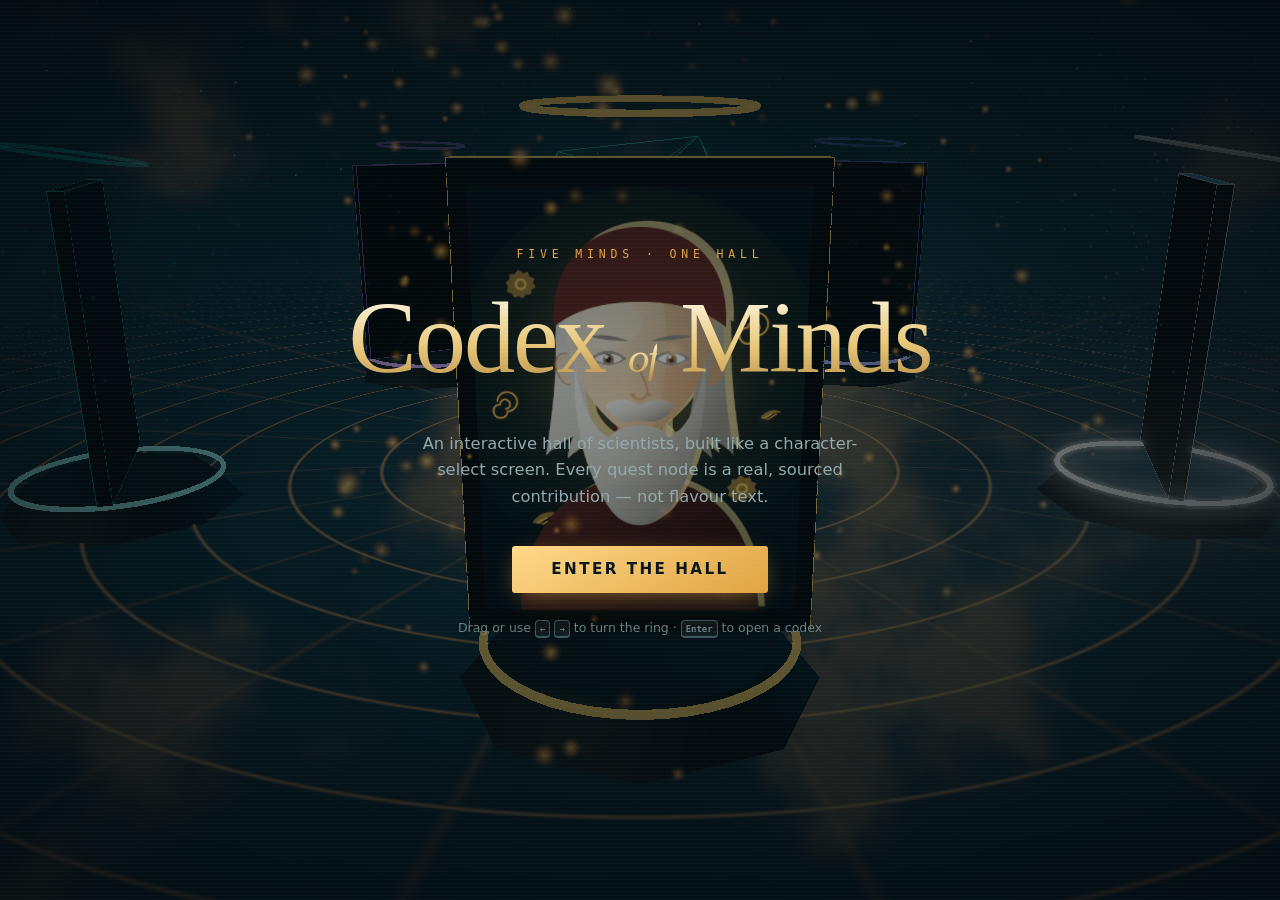
==== index.html @ a4464316 "Add Codex of Minds — a 3D RPG-styled hall of five scientists An interactive character-select hall co" ====
<!doctype html>
<html lang="en">
<head>
<meta charset="utf-8">
<meta name="viewport" content="width=device-width, initial-scale=1, viewport-fit=cover">
<title>Codex of Minds — an RPG of scientists and what they actually did</title>
<meta name="description" content="A 3D, RPG-styled codex of five scientists — Leonardo da Vinci, Richard Feynman, Ibn al-Haytham, Emmy Noether and Chien-Shiung Wu — with their real, sourced contributions as a quest tree.">
<meta name="theme-color" content="#08161c">
<link rel="stylesheet" href="css/style.css">
<link rel="icon" href="data:image/svg+xml,%3Csvg xmlns='http://www.w3.org/2000/svg' viewBox='0 0 32 32'%3E%3Crect width='32' height='32' rx='7' fill='%230b1c22'/%3E%3Cpath d='M16 5l9 5.5v11L16 27l-9-5.5v-11z' fill='none' stroke='%23e0a341' stroke-width='2'/%3E%3Ccircle cx='16' cy='16' r='3.4' fill='%234fd1c5'/%3E%3C/svg%3E">
</head>
<body>

<canvas id="stage" aria-hidden="true"></canvas>

<!-- ── boot ─────────────────────────────────────────────────────────── -->
<section id="boot" class="screen">
  <div class="boot-inner">
    <p class="boot-kicker">Five minds · one hall</p>
    <h1 class="boot-title"><span>Codex</span><em>of</em><span>Minds</span></h1>
    <p class="boot-sub">
      An interactive hall of scientists, built like a character-select screen.
      Every quest node is a real, sourced contribution — not flavour text.
    </p>
    <button id="start" class="btn big">
      <span class="btn-glow"></span>Enter the Hall
    </button>
    <p class="boot-hint">Drag or use <kbd>←</kbd> <kbd>→</kbd> to turn the ring · <kbd>Enter</kbd> to open a codex</p>
  </div>
  <div class="boot-scan" aria-hidden="true"></div>
</section>

<!-- ── hall overlay ─────────────────────────────────────────────────── -->
<section id="hall" class="screen" hidden>
  <header class="hall-top">
    <p class="brand">Codex&nbsp;of&nbsp;Minds</p>
    <p class="completion" data-completion></p>
  </header>

  <button class="arrow left" data-nav="-1" aria-label="Previous">‹</button>
  <button class="arrow right" data-nav="1" aria-label="Next">›</button>

  <div class="hall-bottom">
    <div class="nameplate">
      <span class="rarity" data-rar></span>
      <h2 data-name></h2>
      <p class="np-title" data-title></p>
      <p class="np-life" data-life></p>
      <p class="np-tag" data-tag></p>
      <button class="btn" data-open>Open Codex <kbd>↵</kbd></button>
    </div>
    <nav class="dots" data-dots aria-label="Choose a scientist"></nav>
  </div>
</section>

<!-- ── character sheet ──────────────────────────────────────────────── -->
<main id="sheet" class="sheet" hidden></main>

<!-- ── persistent controls ──────────────────────────────────────────── -->
<div class="hud" hidden>
  <button id="mute" class="icon-btn" aria-pressed="false" title="Sound">
    <span class="on">♪</span><span class="off">✕</span>
  </button>
  <button id="about-btn" class="icon-btn" title="About this build">?</button>
</div>

<dialog id="about">
  <h3>About this build</h3>
  <p>
    Five scientists: two you have heard of and three who are routinely left out of the story.
    Each quest node is a documented contribution with a date, and each character sheet ends
    with the sources it was written from.
  </p>
  <p>
    The portraits are not photographs and not AI generations — they are drawn in code from a
    single shared rig, so the five read as one set. Nobody knows what Ibn al-Haytham looked
    like; that one is an acknowledged invention.
  </p>
  <p>
    The stat lines are an editorial flourish. Everything else is meant to survive checking.
  </p>
  <p class="tech">Three.js · generated SVG · Web Audio · no external requests.</p>
  <button class="btn" data-close>Close</button>
</dialog>

<noscript>
  <div class="noscript">This codex is an interactive 3D scene and needs JavaScript enabled.</div>
</noscript>

<script type="module" src="js/main.js"></script>
</body>
</html>
---- css/style.css ----
/* ═══════════════════════════════════════════════════════════════════════
   CODEX OF MINDS
   ═══════════════════════════════════════════════════════════════════════ */

:root {
  --ink:        #061117;
  --ink-2:      #0b1c22;
  --panel:      rgba(13, 33, 41, 0.78);
  --panel-2:    rgba(9, 24, 30, 0.9);
  --line:       rgba(154, 214, 224, 0.16);
  --line-2:     rgba(154, 214, 224, 0.32);
  --text:       #dfe9ea;
  --text-dim:   #93a9ad;
  --text-faint: #6a8085;
  --parchment:  #e8c87a;
  --accent:     #e0a341;
  --accent2:    #ffd98a;

  --sans: "Inter", "Segoe UI", system-ui, -apple-system, "Helvetica Neue", sans-serif;
  --serif: "Iowan Old Style", "Palatino Linotype", Palatino, "Book Antiqua", Georgia, serif;
  --mono: ui-monospace, "SF Mono", "JetBrains Mono", Menlo, Consolas, monospace;

  --ease: cubic-bezier(.22, 1, .36, 1);
  --ease-io: cubic-bezier(.65, 0, .35, 1);
}

* { box-sizing: border-box; }
html, body { height: 100%; }
body {
  margin: 0;
  background: var(--ink);
  color: var(--text);
  font-family: var(--sans);
  font-size: 16px;
  line-height: 1.62;
  -webkit-font-smoothing: antialiased;
  overflow: hidden;
}
body:has(#sheet:not([hidden])) { overflow: auto; }

h1, h2, h3, h4 { margin: 0; line-height: 1.16; font-weight: 600; }
p { margin: 0 0 1em; }
a { color: var(--accent2); text-underline-offset: 3px; }
kbd {
  font: 600 .72em/1 var(--mono);
  padding: .28em .45em;
  border: 1px solid var(--line-2);
  border-bottom-width: 2px;
  border-radius: 4px;
  background: rgba(255, 255, 255, .05);
  vertical-align: .08em;
}
::selection { background: var(--accent); color: #08161c; }

#stage {
  position: fixed;
  inset: 0;
  width: 100%;
  height: 100%;
  display: block;
  touch-action: none;
}
.nowebgl #stage { background: radial-gradient(120% 90% at 50% 20%, #123 0%, #061117 70%); }

.screen {
  position: fixed;
  inset: 0;
  display: grid;
  pointer-events: none;
  z-index: 2;
}
.screen > * { pointer-events: auto; }

/* `hidden` must win over the layout `display` values set below it. */
[hidden] { display: none !important; }

/* ── buttons ─────────────────────────────────────────────────────────── */

.btn {
  position: relative;
  display: inline-flex;
  align-items: center;
  gap: .6em;
  padding: .78em 1.5em;
  font: 600 .84rem/1 var(--sans);
  letter-spacing: .1em;
  text-transform: uppercase;
  color: #08161c;
  background: linear-gradient(150deg, var(--accent2), var(--accent));
  border: 0;
  border-radius: 3px;
  cursor: pointer;
  overflow: hidden;
  transition: transform .3s var(--ease), box-shadow .3s var(--ease), filter .3s;
  box-shadow: 0 6px 26px -8px color-mix(in srgb, var(--accent) 70%, transparent);
}
.btn:hover { transform: translateY(-2px); box-shadow: 0 12px 34px -8px color-mix(in srgb, var(--accent) 85%, transparent); filter: brightness(1.06); }
.btn:active { transform: translateY(0) scale(.985); }
.btn:focus-visible { outline: 2px solid var(--accent2); outline-offset: 3px; }
.btn kbd { border-color: rgba(0, 0, 0, .3); background: rgba(0, 0, 0, .12); color: inherit; }

.btn.ghost {
  background: transparent;
  color: var(--text-dim);
  border: 1px solid var(--line-2);
  box-shadow: none;
  font-size: .74rem;
}
.btn.ghost:hover { color: var(--accent2); border-color: var(--accent); filter: none; }

.btn.big { padding: 1.05em 2.6em; font-size: .95rem; letter-spacing: .16em; }
.btn-glow {
  position: absolute; inset: 0;
  background: linear-gradient(105deg, transparent 30%, rgba(255, 255, 255, .55) 50%, transparent 70%);
  transform: translateX(-120%);
  animation: sheen 3.6s var(--ease-io) infinite;
}
@keyframes sheen { 0%, 62% { transform: translateX(-120%); } 100% { transform: translateX(120%); } }

.icon-btn {
  width: 38px; height: 38px;
  display: grid; place-items: center;
  border: 1px solid var(--line-2);
  border-radius: 50%;
  background: rgba(6, 17, 23, .72);
  backdrop-filter: blur(8px);
  color: var(--text-dim);
  font-size: 1rem;
  cursor: pointer;
  transition: color .25s, border-color .25s, transform .25s var(--ease);
}
.icon-btn:hover { color: var(--accent2); border-color: var(--accent); transform: scale(1.08); }
#mute .off { display: none; }
#mute.muted .on { display: none; }
#mute.muted .off { display: inline; }

.hud {
  position: fixed;
  top: max(14px, env(safe-area-inset-top));
  right: 14px;
  display: flex;
  gap: 8px;
  z-index: 40;
}

/* ── boot ────────────────────────────────────────────────────────────── */

#boot {
  place-items: center;
  background: radial-gradient(120% 100% at 50% 45%, rgba(8, 22, 28, .35) 0%, rgba(4, 10, 14, .93) 72%);
  transition: opacity .8s var(--ease), transform .8s var(--ease);
}
#boot.out { opacity: 0; transform: scale(1.12); pointer-events: none; }

.boot-inner { text-align: center; padding: 24px; max-width: 700px; }
.boot-kicker {
  font: 500 .72rem/1 var(--mono);
  letter-spacing: .42em;
  text-transform: uppercase;
  color: var(--accent);
  opacity: 0;
  animation: fade-up .9s var(--ease) .15s forwards;
}
.boot-title {
  font-family: var(--serif);
  font-size: clamp(2.9rem, 11vw, 6.4rem);
  font-weight: 400;
  letter-spacing: -.02em;
  margin: .18em 0 .32em;
  display: flex; flex-wrap: wrap; justify-content: center; align-items: baseline; gap: .22em;
}
.boot-title span, .boot-title em {
  display: inline-block;
  opacity: 0;
  animation: title-in 1.1s var(--ease) forwards;
  background: linear-gradient(178deg, #fff8e8 10%, var(--parchment) 55%, #a97c3a 100%);
  -webkit-background-clip: text; background-clip: text;
  color: transparent;
}
.boot-title span:nth-child(1) { animation-delay: .3s; }
.boot-title em { animation-delay: .45s; font-size: .42em; font-style: italic; opacity: 0; color: transparent; }
.boot-title span:nth-child(3) { animation-delay: .6s; }
@keyframes title-in {
  from { opacity: 0; transform: translateY(26px) rotateX(-40deg); filter: blur(9px); }
  to   { opacity: 1; transform: none; filter: blur(0); }
}
.boot-sub {
  color: var(--text-dim);
  max-width: 46ch; margin: 0 auto 2.2em;
  font-size: 1.02rem;
  opacity: 0;
  animation: fade-up .9s var(--ease) .8s forwards;
}
#start { opacity: 0; animation: fade-up .9s var(--ease) 1s forwards; }
.boot-hint {
  margin-top: 2em;
  font-size: .78rem;
  color: var(--text-faint);
  opacity: 0;
  animation: fade-up .9s var(--ease) 1.25s forwards;
}
.fallback {
  margin-top: 2em; padding: 1em 1.2em;
  border: 1px solid var(--line-2); border-radius: 4px;
  color: var(--text-dim); font-size: .88rem;
  background: rgba(0, 0, 0, .3);
}
@keyframes fade-up { from { opacity: 0; transform: translateY(16px); } to { opacity: 1; transform: none; } }

.boot-scan {
  position: absolute; inset: 0;
  pointer-events: none;
  background: repeating-linear-gradient(180deg, transparent 0 3px, rgba(120, 200, 220, .028) 3px 4px);
  mix-blend-mode: screen;
}

/* ── hall overlay ────────────────────────────────────────────────────── */

#hall {
  grid-template-rows: auto 1fr auto;
  opacity: 0;
  transition: opacity .5s var(--ease);
}
#hall.in { opacity: 1; }

.hall-top {
  grid-row: 1;
  display: flex; justify-content: space-between; align-items: flex-start;
  padding: max(16px, env(safe-area-inset-top)) 16px 0 20px;
  padding-right: 108px;
}
.brand {
  font: 600 .74rem/1 var(--mono);
  letter-spacing: .34em; text-transform: uppercase;
  color: var(--text-faint); margin: 10px 0 0;
}
.completion {
  margin: 10px 0 0;
  font: 500 .74rem/1.5 var(--mono);
  letter-spacing: .1em;
  color: var(--text-faint);
  text-align: right;
}
.completion strong { color: var(--accent); }
.completion span { display: block; opacity: .7; font-size: .92em; }

.arrow {
  position: fixed;
  top: 50%; transform: translateY(-50%);
  width: 54px; height: 54px;
  display: grid; place-items: center;
  font-size: 2rem; line-height: 0;
  color: var(--text-dim);
  background: rgba(6, 17, 23, .5);
  border: 1px solid var(--line);
  border-radius: 50%;
  backdrop-filter: blur(10px);
  cursor: pointer;
  transition: all .3s var(--ease);
  z-index: 5;
}
.arrow.left { left: 18px; }
.arrow.right { right: 18px; }
.arrow:hover {
  color: var(--accent2);
  border-color: var(--accent);
  background: rgba(6, 17, 23, .8);
  box-shadow: 0 0 26px -6px var(--accent);
}
.arrow.left:hover { transform: translateY(-50%) translateX(-4px); }
.arrow.right:hover { transform: translateY(-50%) translateX(4px); }

.hall-bottom {
  grid-row: 3;
  display: flex; flex-direction: column; align-items: center; gap: 18px;
  padding: 0 20px max(22px, env(safe-area-inset-bottom));
}
.nameplate {
  position: relative;
  width: min(560px, 92vw);
  padding: 22px 26px 24px;
  text-align: center;
  background: linear-gradient(180deg, rgba(11, 28, 34, .5), rgba(6, 17, 23, .88));
  border: 1px solid var(--line);
  border-top: 2px solid var(--accent);
  border-radius: 4px;
  backdrop-filter: blur(14px);
  box-shadow: 0 24px 60px -30px #000, 0 0 60px -34px var(--accent);
}
.nameplate.flip { animation: plate-in .55s var(--ease); }
@keyframes plate-in {
  from { opacity: .25; transform: translateY(10px) rotateX(-12deg); filter: blur(5px); }
  to   { opacity: 1; transform: none; filter: blur(0); }
}
.rarity {
  display: inline-block;
  font: 600 .62rem/1 var(--mono);
  letter-spacing: .28em; text-transform: uppercase;
  padding: .5em .8em;
  border: 1px solid var(--line-2);
  border-radius: 2px;
  color: var(--accent);
}
.rarity.underrated { color: #9fe8ff; border-color: rgba(159, 232, 255, .4); }
.nameplate h2 {
  font-family: var(--serif);
  font-size: clamp(1.7rem, 4.6vw, 2.5rem);
  font-weight: 400;
  margin: .38em 0 .1em;
  color: #fff6e4;
}
.np-title { color: var(--accent); font-family: var(--serif); font-style: italic; font-size: 1.05rem; margin: 0 0 .5em; }
.np-life { font: 500 .72rem/1 var(--mono); letter-spacing: .12em; color: var(--text-faint); margin: 0 0 1em; }
.np-tag { color: var(--text-dim); font-size: .93rem; margin: 0 auto 1.4em; max-width: 46ch; }

.dots { display: flex; gap: 10px; }
.dot {
  width: 34px; height: 34px;
  display: grid; place-items: center;
  background: none; border: 0; cursor: pointer; padding: 0;
}
.dot span {
  width: 9px; height: 9px;
  border-radius: 50%;
  background: var(--line-2);
  transition: all .35s var(--ease);
}
.dot:hover span { background: var(--text-dim); transform: scale(1.3); }
.dot.on span {
  background: var(--accent);
  width: 26px; border-radius: 5px;
  box-shadow: 0 0 14px var(--accent);
}

/* ── the sheet ───────────────────────────────────────────────────────── */

.sheet {
  position: relative;
  z-index: 10;
  min-height: 100%;
  /* A hint of the hall shows through at the very top; any more than this and
     the blurred shrine behind it fights the hero text. */
  background: linear-gradient(180deg, rgba(6, 17, 23, .93) 0%, #061117 14%, #061117 100%);
  opacity: 0;
  transform: translateY(28px);
  transition: opacity .5s var(--ease), transform .55s var(--ease);
}
.sheet.in { opacity: 1; transform: none; }
.sheet-inner { max-width: 1180px; margin: 0 auto; padding: 0 24px 100px; }

.back {
  position: sticky; top: 0; z-index: 12;
  display: inline-flex; align-items: center; gap: .6em;
  margin: 0 0 0 -14px; padding: 14px;
  background: rgba(6, 17, 23, .88);
  backdrop-filter: blur(10px);
  border: 0; border-radius: 0 0 4px 0; cursor: pointer;
  font: 600 .76rem/1 var(--sans);
  letter-spacing: .16em; text-transform: uppercase;
  color: var(--text-faint);
  transition: color .25s;
}
.back:hover { color: var(--accent2); }
.back span { font-size: 1.2em; transition: transform .3s var(--ease); display: inline-block; }
.back:hover span { transform: translateX(-5px); }

.rise { opacity: 0; transform: translateY(30px); animation: rise .8s var(--ease) var(--rd, 0ms) forwards; }
@keyframes rise { to { opacity: 1; transform: none; } }

/* hero */
.hero {
  display: grid;
  grid-template-columns: minmax(260px, 380px) 1fr;
  gap: clamp(28px, 5vw, 64px);
  align-items: center;
  padding: 12px 0 clamp(40px, 6vw, 76px);
}
.hero-art { position: relative; }
.art-frame {
  position: relative;
  border: 1px solid var(--line-2);
  border-radius: 4px;
  overflow: hidden;
  background: #0b1c22;
  box-shadow: 0 40px 90px -40px #000, 0 0 90px -40px var(--accent);
}
.art-frame::after {
  content: '';
  position: absolute; inset: 0;
  pointer-events: none;
  background:
    linear-gradient(180deg, transparent 62%, rgba(6, 17, 23, .82) 100%),
    repeating-linear-gradient(180deg, transparent 0 3px, rgba(0, 0, 0, .07) 3px 4px);
}
.art-frame::before {
  content: '';
  position: absolute; inset: 0; z-index: 2;
  pointer-events: none;
  border: 1px solid color-mix(in srgb, var(--accent) 42%, transparent);
  margin: 7px;
  border-radius: 2px;
}
.art-plaque {
  display: flex; justify-content: space-between; align-items: center;
  margin-top: 12px;
  font: 500 .7rem/1 var(--mono);
  letter-spacing: .2em;
  color: var(--text-faint);
}

.eyebrow {
  font: 600 .7rem/1 var(--mono);
  letter-spacing: .34em; text-transform: uppercase;
  color: var(--accent);
  margin: 0 0 .9em;
}
.hero-name {
  font-family: var(--serif);
  font-weight: 400;
  font-size: clamp(2.3rem, 6.2vw, 4.1rem);
  letter-spacing: -.02em;
  color: #fff8ea;
  margin-bottom: .1em;
}
.hero-title {
  font-family: var(--serif); font-style: italic;
  font-size: clamp(1.05rem, 2.2vw, 1.4rem);
  color: var(--accent);
  margin: 0 0 1.3em;
}
.vitals { display: flex; flex-wrap: wrap; gap: 8px 34px; margin: 0 0 1.5em; }
.vitals dt {
  font: 600 .62rem/1 var(--mono);
  letter-spacing: .22em; text-transform: uppercase;
  color: var(--text-faint); margin-bottom: .5em;
}
.vitals dd { margin: 0; font-size: .93rem; color: var(--text); }
.tagline {
  font-family: var(--serif);
  font-size: 1.16rem;
  color: var(--text-dim);
  border-left: 2px solid color-mix(in srgb, var(--accent) 55%, transparent);
  padding-left: 1.1em;
  margin-bottom: 1.9em;
  max-width: 56ch;
}

.xp { max-width: 480px; margin-bottom: 1.5em; }
.xp-top {
  display: flex; align-items: baseline; gap: 14px;
  font: 600 .72rem/1 var(--mono); letter-spacing: .16em; text-transform: uppercase;
  margin-bottom: .8em;
}
.lvl {
  color: #08161c; background: var(--accent);
  padding: .4em .7em; border-radius: 2px;
}
.xp-num { color: var(--accent2); }
.xp-num.tick { animation: tick .55s var(--ease); }
@keyframes tick { 0% { transform: scale(1); } 34% { transform: scale(1.28); filter: brightness(1.6); } 100% { transform: scale(1); } }
.pct { margin-left: auto; color: var(--text-faint); }
.xp-bar {
  height: 7px; border-radius: 4px;
  background: rgba(255, 255, 255, .06);
  border: 1px solid var(--line);
  overflow: hidden;
}
.xp-bar i {
  display: block; height: 100%;
  width: var(--v, 0%);
  background: linear-gradient(90deg, var(--accent), var(--accent2));
  box-shadow: 0 0 16px var(--accent);
  transition: width .9s var(--ease);
}
.hero-actions { display: flex; gap: 10px; flex-wrap: wrap; }

/* panels */
.panel {
  padding: clamp(30px, 4vw, 54px) 0;
  border-top: 1px solid var(--line);
}
.sec-title {
  font-family: var(--serif); font-weight: 400;
  font-size: clamp(1.5rem, 3vw, 2.05rem);
  color: #fff6e4;
  margin-bottom: .4em;
  display: flex; align-items: center; gap: 20px;
}
.sec-title::after {
  content: ''; flex: 1; height: 1px;
  background: linear-gradient(90deg, color-mix(in srgb, var(--accent) 50%, transparent), transparent);
}
.sec-sub { color: var(--text-faint); font-size: .92rem; margin-bottom: 2em; max-width: 62ch; }

.intro {
  font-family: var(--serif);
  font-size: clamp(1.06rem, 2.1vw, 1.3rem);
  line-height: 1.72;
  max-width: 68ch;
  color: #d5e2e3;
}
.intro em { color: var(--accent2); font-style: italic; }

.underrated {
  margin: 2em 0;
  padding: 1.4em 1.6em;
  border: 1px solid rgba(159, 232, 255, .22);
  border-left: 3px solid #9fe8ff;
  border-radius: 3px;
  background: rgba(159, 232, 255, .045);
}
.underrated h3 {
  font: 600 .7rem/1 var(--mono);
  letter-spacing: .26em; text-transform: uppercase;
  color: #9fe8ff; margin-bottom: 1em;
}
.underrated p { margin: 0; color: var(--text-dim); max-width: 68ch; }

.quote {
  margin: 2.4em 0 0; padding: 0 0 0 1.4em;
  border-left: 2px solid var(--accent);
  max-width: 62ch;
}
.quote p {
  font-family: var(--serif); font-style: italic;
  font-size: clamp(1.1rem, 2.3vw, 1.42rem);
  color: #f0e6d2; margin-bottom: .7em;
}
.quote cite {
  font: 500 .74rem/1.5 var(--mono);
  letter-spacing: .08em; font-style: normal;
  color: var(--text-faint);
}

/* stats */
.stats-wrap {
  display: grid;
  grid-template-columns: 260px 1fr;
  gap: clamp(24px, 4vw, 54px);
  align-items: start;
}
.radar { width: 260px; height: auto; overflow: visible; }
.rd-web { fill: none; stroke: var(--line); stroke-width: 1; }
.rd-spoke { stroke: var(--line); stroke-width: 1; }
.rd-fill {
  fill: color-mix(in srgb, var(--accent) 22%, transparent);
  stroke: var(--accent);
  stroke-width: 2;
  transform-origin: 120px 116px;
  animation: radar-in 1.1s var(--ease) .2s both;
}
@keyframes radar-in { from { transform: scale(.1) rotate(-40deg); opacity: 0; } to { transform: none; opacity: 1; } }
.rd-dot { fill: var(--accent2); animation: pop .5s var(--ease) calc(.8s + var(--dd)) both; }
@keyframes pop { from { r: 0; opacity: 0; } to { opacity: 1; } }
.rd-label {
  font: 600 9.5px/1 var(--mono);
  letter-spacing: .12em; text-transform: uppercase;
  fill: var(--text-faint);
}

.statlist { list-style: none; margin: 0; padding: 0; }
.statlist li {
  display: grid;
  grid-template-columns: 104px 1fr 34px;
  align-items: center; gap: 14px;
  padding: 9px 0;
  border-bottom: 1px solid var(--line);
}
.sl-name {
  font: 600 .68rem/1 var(--mono);
  letter-spacing: .16em; text-transform: uppercase;
  color: var(--text-dim); cursor: help;
}
.sl-bar { height: 5px; border-radius: 3px; background: rgba(255, 255, 255, .06); overflow: hidden; }
.sl-bar i {
  display: block; height: 100%; width: 0;
  background: linear-gradient(90deg, color-mix(in srgb, var(--accent) 60%, transparent), var(--accent2));
  animation: fill 1.1s var(--ease) .3s forwards;
}
@keyframes fill { to { width: var(--v); } }
.sl-num { font: 600 .8rem/1 var(--mono); color: var(--accent2); text-align: right; }
.statnote {
  grid-column: 1 / -1;
  margin-top: 1.6em; font-size: .85rem;
  color: var(--text-faint); max-width: 76ch;
}
.statnote strong { color: var(--text-dim); }

/* quest tree */
.tree {
  position: relative;
  display: flex;
  flex-direction: column;
  gap: 34px;
}
.tree-links { position: absolute; inset: 0; pointer-events: none; z-index: 0; overflow: visible; }
.link { fill: none; stroke: var(--line); stroke-width: 1.5; stroke-dasharray: 4 5; }
.link.half { stroke: color-mix(in srgb, var(--accent) 40%, transparent); }
.link.live {
  stroke: var(--accent); stroke-width: 2; stroke-dasharray: none;
  filter: drop-shadow(0 0 5px color-mix(in srgb, var(--accent) 70%, transparent));
}

.tier { position: relative; z-index: 1; }
/* auto-fill, not auto-fit: empty tracks are kept so a tier holding one quest
   does not stretch that card across the whole page. */
.tier-row {
  display: grid;
  grid-template-columns: repeat(auto-fill, minmax(316px, 1fr));
  align-items: start;
  gap: 16px;
  margin-top: 16px;
}
.quest.done { grid-column: span 2; }
@media (max-width: 1000px) { .quest.done { grid-column: span 1; } }
.tier-label {
  font: 600 .62rem/1 var(--mono);
  letter-spacing: .3em; text-transform: uppercase;
  color: var(--text-faint);
  padding-bottom: 10px;
  border-bottom: 1px solid var(--line);
  display: flex; align-items: center; gap: 14px;
}
.tier-label::after {
  content: ''; flex: 1; height: 1px;
  background: linear-gradient(90deg, var(--line), transparent);
}

.quest {
  position: relative;
  padding: 16px 18px;
  border: 1px solid var(--line);
  border-radius: 4px;
  background: var(--panel-2);
  cursor: pointer;
  transition: border-color .3s var(--ease), transform .3s var(--ease), box-shadow .3s var(--ease), opacity .3s;
}
.quest:focus-visible { outline: 2px solid var(--accent2); outline-offset: 3px; }
.quest.locked { opacity: .42; cursor: not-allowed; }
.quest.open {
  border-color: color-mix(in srgb, var(--accent) 45%, transparent);
  box-shadow: 0 0 0 1px color-mix(in srgb, var(--accent) 12%, transparent);
}
.quest.open::before {
  content: '';
  position: absolute; inset: -1px;
  border-radius: 4px;
  border: 1px solid var(--accent);
  opacity: 0;
  animation: pulse-ring 2.4s var(--ease-io) infinite;
  pointer-events: none;
}
@keyframes pulse-ring { 0% { opacity: .7; transform: scale(1); } 70%, 100% { opacity: 0; transform: scale(1.035); } }
.quest.open:hover, .quest.done:hover { transform: translateY(-3px); border-color: var(--accent); }
.quest.done { border-left: 2px solid var(--accent); background: var(--panel); }
.quest.just { animation: unlocked 1.1s var(--ease); }
@keyframes unlocked {
  0% { transform: scale(1); box-shadow: 0 0 0 0 var(--accent); }
  28% { transform: scale(1.035); box-shadow: 0 0 42px -6px var(--accent); }
  100% { transform: scale(1); box-shadow: 0 0 0 0 transparent; }
}
.quest.shake { animation: shake .4s; }
@keyframes shake { 0%,100% { transform: translateX(0); } 22% { transform: translateX(-6px); } 44% { transform: translateX(6px); } 68% { transform: translateX(-3px); } }

.q-head { display: flex; align-items: flex-start; gap: 12px; margin-bottom: .7em; }
.q-glyph {
  flex: 0 0 auto;
  width: 28px; height: 28px;
  display: grid; place-items: center;
  border: 1px solid var(--line-2); border-radius: 3px;
  color: var(--text-faint); font-size: .85rem;
  transition: all .35s var(--ease);
}
.quest.done .q-glyph {
  color: #08161c; background: var(--accent); border-color: var(--accent);
  box-shadow: 0 0 16px -2px var(--accent);
}
.q-titles { flex: 1; min-width: 0; }
.q-titles h4 { font-family: var(--serif); font-weight: 400; font-size: 1.1rem; color: #f2eadb; }
.q-meta {
  display: flex; gap: 10px; flex-wrap: wrap;
  margin: .45em 0 0;
  font: 600 .6rem/1 var(--mono);
  letter-spacing: .18em; text-transform: uppercase;
  color: var(--text-faint);
}
.q-kind { color: var(--accent); }
.q-impact { flex: 0 0 auto; font-size: .58rem; color: var(--accent); letter-spacing: .1em; }
.q-impact i { color: var(--text-faint); font-style: normal; }
.q-summary { font-size: .9rem; color: var(--text-dim); margin: 0; }

.q-detail {
  display: grid; grid-template-rows: 0fr;
  transition: grid-template-rows .55s var(--ease), opacity .4s;
  opacity: 0;
}
.q-detail-inner { overflow: hidden; }
.quest.done .q-detail { grid-template-rows: 1fr; opacity: 1; }
.quest.done.collapsed .q-detail { grid-template-rows: 0fr; opacity: 0; }
.q-detail p {
  margin: 1em 0 0;
  padding-top: 1em;
  border-top: 1px solid var(--line);
  font-size: .9rem;
  color: var(--text);
  line-height: 1.72;
}
.q-detail em { color: var(--accent2); font-style: italic; }

.q-lock {
  margin: .9em 0 0;
  font: 600 .6rem/1.4 var(--mono);
  letter-spacing: .14em; text-transform: uppercase;
  color: var(--text-faint);
}
.quest.done .q-lock { display: none; }
.quest.open .q-lock { color: var(--accent); }

/* artifacts */
.artifacts {
  display: grid;
  grid-template-columns: repeat(auto-fit, minmax(230px, 1fr));
  gap: 16px;
}
.artifact {
  padding: 20px;
  border: 1px solid var(--line);
  border-top: 2px solid color-mix(in srgb, var(--accent) 60%, transparent);
  border-radius: 3px;
  background: var(--panel-2);
  transition: transform .35s var(--ease), border-color .35s;
}
.artifact:hover { transform: translateY(-4px); border-color: var(--line-2); }
.artifact h4 { font-family: var(--serif); font-weight: 400; font-size: 1.05rem; color: #f2eadb; }
.a-year { font: 600 .6rem/1 var(--mono); letter-spacing: .2em; color: var(--accent); margin: .7em 0 .9em; }
.artifact p:last-child { margin: 0; font-size: .87rem; color: var(--text-dim); }

/* sources */
.sources ul { list-style: none; margin: 0; padding: 0; }
.sources li { border-bottom: 1px solid var(--line); }
.sources a {
  display: block; padding: 14px 0;
  color: var(--text-dim); text-decoration: none;
  font-size: .92rem;
  transition: color .25s, padding-left .3s var(--ease);
}
.sources a::before { content: '→ '; color: var(--accent); opacity: 0; transition: opacity .25s; }
.sources a:hover { color: var(--accent2); padding-left: 10px; }
.sources a:hover::before { opacity: 1; }

.sheet-foot { padding-top: 40px; text-align: center; }

/* unlock burst */
.burst { position: fixed; z-index: 60; pointer-events: none; }
.burst i {
  position: absolute;
  width: 5px; height: 5px; border-radius: 50%;
  background: var(--accent, #e0a341);
  box-shadow: 0 0 10px var(--accent, #e0a341);
  animation: spark .9s var(--ease) var(--d) forwards;
}
@keyframes spark {
  from { transform: translate(0, 0) scale(1); opacity: 1; }
  to   { transform: translate(var(--dx), var(--dy)) scale(0); opacity: 0; }
}

/* dialog */
dialog {
  max-width: 540px;
  padding: 32px;
  border: 1px solid var(--line-2);
  border-top: 2px solid var(--accent);
  border-radius: 4px;
  background: #0b1c22;
  color: var(--text);
}
dialog::backdrop { background: rgba(3, 9, 12, .8); backdrop-filter: blur(5px); }
dialog h3 { font-family: var(--serif); font-weight: 400; font-size: 1.5rem; margin-bottom: .7em; color: #fff6e4; }
dialog p { font-size: .93rem; color: var(--text-dim); }
dialog .tech { font: 500 .72rem/1.6 var(--mono); letter-spacing: .1em; color: var(--text-faint); }

.noscript {
  position: fixed; inset: 0; display: grid; place-items: center;
  padding: 40px; text-align: center; background: var(--ink); z-index: 100;
}

/* ═══ portrait rig animation ═══════════════════════════════════════════ */

svg.portrait { display: block; width: 100%; height: auto; }

svg.portrait .p-head {
  transform-box: fill-box;
  transform-origin: 50% 92%;
  animation: rig-bob 7.5s ease-in-out infinite;
}
@keyframes rig-bob {
  0%, 100% { transform: translateY(0) rotate(0deg); }
  30%      { transform: translateY(-3px) rotate(.5deg); }
  62%      { transform: translateY(2px) rotate(-.42deg); }
}

svg.portrait .p-body {
  transform-box: fill-box;
  transform-origin: 50% 100%;
  animation: rig-breathe 5.4s ease-in-out infinite;
}
@keyframes rig-breathe {
  0%, 100% { transform: scaleY(1) scaleX(1); }
  48%      { transform: scaleY(1.012) scaleX(1.006); }
}

svg.portrait .p-eye-inner {
  transform-box: fill-box;
  transform-origin: 50% 50%;
  animation: rig-blink 6.4s infinite;
}
svg.portrait .p-eye:nth-of-type(2) .p-eye-inner { animation-delay: .04s; }
@keyframes rig-blink {
  0%, 92.5%, 100% { transform: scaleY(1); }
  94%             { transform: scaleY(.08); }
  95.6%           { transform: scaleY(1); }
}

svg.portrait .p-pupil {
  transform: translate(calc(var(--px, 0) * 1px), calc(var(--py, 0) * 1px));
  transition: transform .18s linear;
}

svg.portrait .p-hairback { transform-box: fill-box; transform-origin: 50% 8%; animation: rig-sway 9s ease-in-out infinite; }
svg.portrait .p-hairfront { transform-box: fill-box; transform-origin: 50% 12%; animation: rig-sway 9s ease-in-out infinite reverse; }
@keyframes rig-sway {
  0%, 100% { transform: skewX(0deg); }
  50%      { transform: skewX(.7deg); }
}

svg.portrait .p-curl {
  transform-box: fill-box; transform-origin: center;
  animation: rig-curl 4.6s ease-in-out infinite;
  animation-delay: var(--cd, 0s);
}
@keyframes rig-curl { 0%, 100% { transform: scale(1); } 50% { transform: scale(1.06) translateY(-1px); } }

svg.portrait .p-glyph {
  fill-opacity: .16; stroke-opacity: .34;
  animation: rig-glyph 11s ease-in-out infinite;
  animation-delay: var(--gd, 0s);
}
@keyframes rig-glyph {
  0%, 100% { transform: translateY(6px) rotate(-4deg); opacity: .28; }
  50%      { transform: translateY(-10px) rotate(5deg); opacity: .78; }
}
/* the transform on .p-glyph must compose with its translate(x y) placement */
svg.portrait .p-glyph { transform-box: fill-box; transform-origin: center; }

svg.portrait .p-glasses { animation: rig-glint 8s ease-in-out infinite; }
@keyframes rig-glint { 0%, 88%, 100% { filter: none; } 93% { filter: drop-shadow(0 0 6px #fff); } }

svg.portrait.static * { animation: none !important; }

/* ── responsive ──────────────────────────────────────────────────────── */

@media (max-width: 980px) {
  .hero { grid-template-columns: 1fr; }
  .hero-art { max-width: 320px; }
  .stats-wrap { grid-template-columns: 1fr; }
  .radar { margin: 0 auto; }
}

@media (max-width: 860px) {

  .tier { flex: 1 1 auto; }
  .tree-links { display: none; }
  .arrow { display: none; }
  .hall-top { padding-right: 100px; }
  .sheet-inner { padding: 0 18px 80px; }
  .np-tag { display: none; }
}

@media (max-width: 480px) {
  .statlist li { grid-template-columns: 84px 1fr 30px; gap: 10px; }
  .vitals { gap: 8px 22px; }
}

/* ── reduced motion ──────────────────────────────────────────────────── */

@media (prefers-reduced-motion: reduce) {
  *, *::before, *::after {
    animation-duration: .001ms !important;
    animation-iteration-count: 1 !important;
    transition-duration: .001ms !important;
  }
  .rise, .boot-title span, .boot-title em, .boot-sub, #start, .boot-hint, .boot-kicker {
    opacity: 1 !important; transform: none !important;
  }
  .sl-bar i { width: var(--v); }
  .rd-fill { opacity: 1; }
  .boot-scan { display: none; }
}
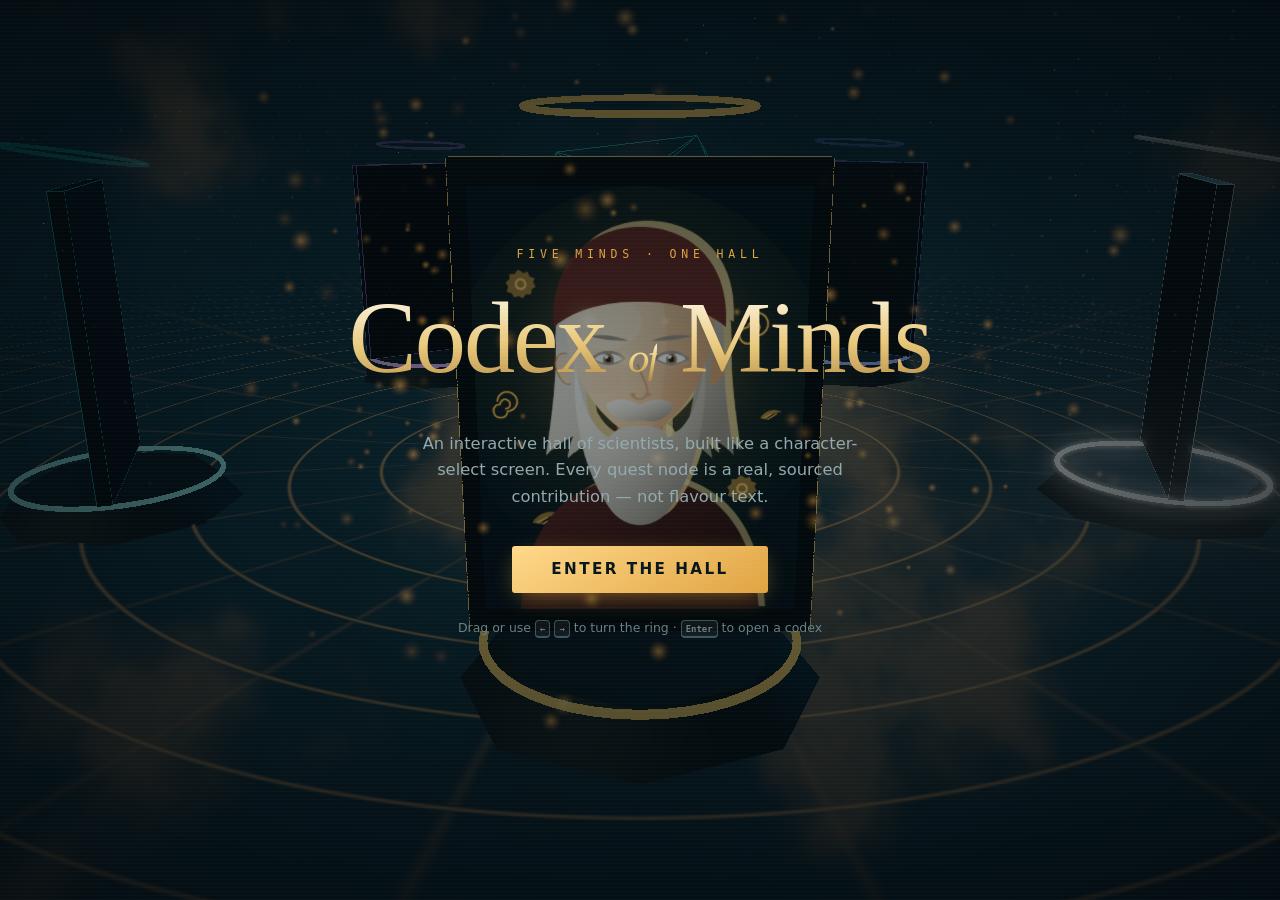
==== commit fa567511: "Add Wing II — The Pop Lab: five more scientists behind five experiments A second wing in the supplie" ====
--- a/index.html
+++ b/index.html
@@ -34,6 +34,7 @@
 <section id="hall" class="screen" hidden>
   <header class="hall-top">
     <p class="brand">Codex&nbsp;of&nbsp;Minds</p>
+    <a class="wing-link" href="lab.html">Wing&nbsp;II · The&nbsp;Pop&nbsp;Lab →</a>
     <p class="completion" data-completion></p>
   </header>
 
--- a/css/style.css
+++ b/css/style.css
@@ -234,6 +234,25 @@
   letter-spacing: .34em; text-transform: uppercase;
   color: var(--text-faint); margin: 10px 0 0;
 }
+/* Link across to the pop-art wing. Deliberately loud — it is a different
+   world, and the jump should feel like one. */
+.wing-link {
+  margin: 8px 0 0;
+  padding: 8px 16px;
+  font: 700 .68rem/1 var(--mono);
+  letter-spacing: .18em;
+  text-transform: uppercase;
+  text-decoration: none;
+  color: #111;
+  background: #ffd400;
+  border: 2px solid #111;
+  border-radius: 999px;
+  box-shadow: 3px 3px 0 #111;
+  transition: transform .12s steps(2), box-shadow .12s steps(2);
+}
+.wing-link:hover { transform: translate(-1px, -1px); box-shadow: 5px 5px 0 #111; }
+.wing-link:active { transform: translate(3px, 3px); box-shadow: 0 0 0 #111; }
+
 .completion {
   margin: 10px 0 0;
   font: 500 .74rem/1.5 var(--mono);
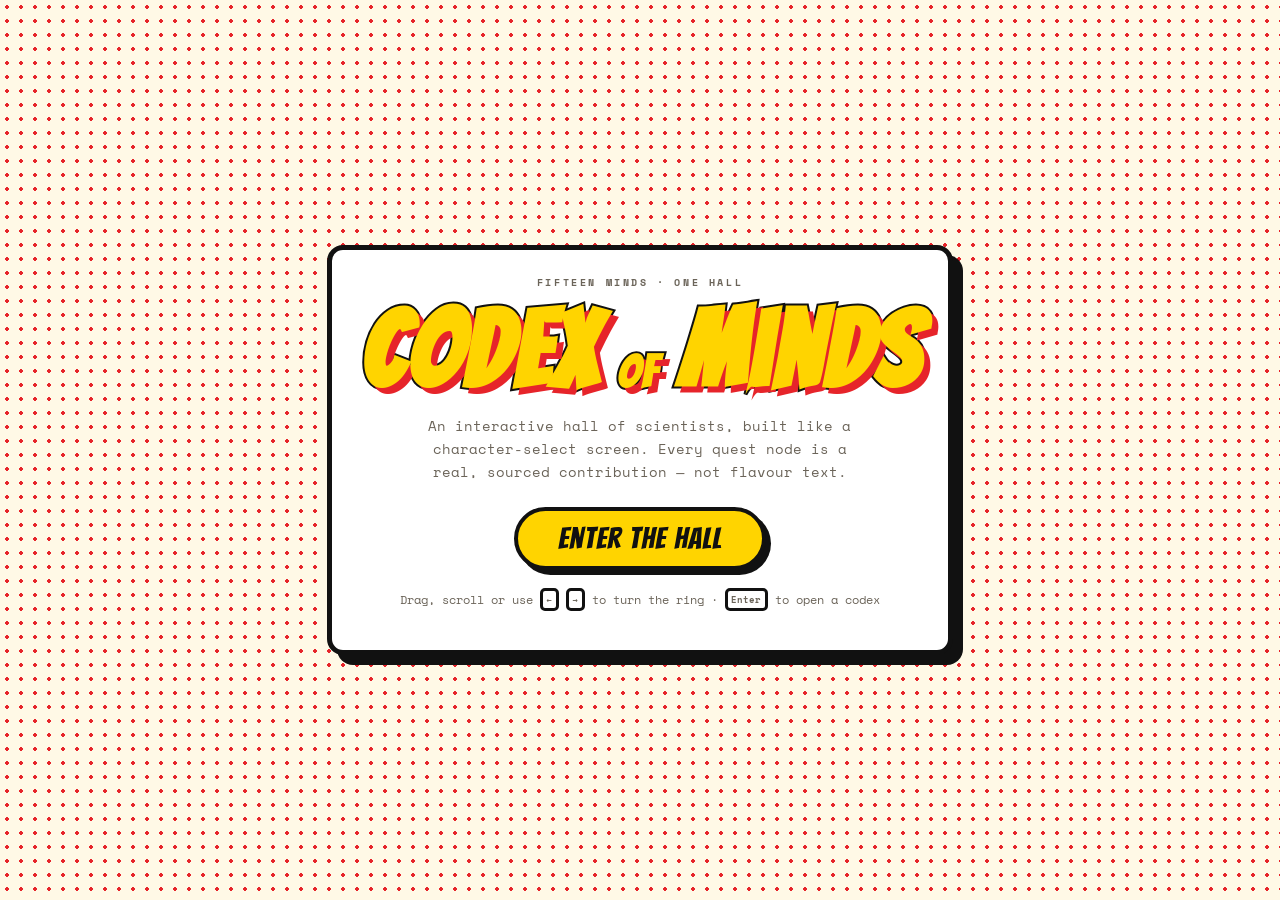
==== commit 434da7de: "All 15 in one ring, slim rail bar, per-scientist screens, dark mode The circle now holds all fifteen" ====
--- a/index.html
+++ b/index.html
@@ -16,7 +16,7 @@
 <!-- ── boot ─────────────────────────────────────────────────────────── -->
 <section id="boot" class="screen">
   <div class="boot-inner">
-    <p class="boot-kicker">Five minds · one hall</p>
+    <p class="boot-kicker">Fifteen minds · one hall</p>
     <h1 class="boot-title"><span>Codex</span><em>of</em><span>Minds</span></h1>
     <p class="boot-sub">
       An interactive hall of scientists, built like a character-select screen.
@@ -25,7 +25,7 @@
     <button id="start" class="btn big">
       <span class="btn-glow"></span>Enter the Hall
     </button>
-    <p class="boot-hint">Drag or use <kbd>←</kbd> <kbd>→</kbd> to turn the ring · <kbd>Enter</kbd> to open a codex</p>
+    <p class="boot-hint">Drag, scroll or use <kbd>←</kbd> <kbd>→</kbd> to turn the ring · <kbd>Enter</kbd> to open a codex</p>
   </div>
   <div class="boot-scan" aria-hidden="true"></div>
 </section>
@@ -34,7 +34,6 @@
 <section id="hall" class="screen" hidden>
   <header class="hall-top">
     <p class="brand">Codex&nbsp;of&nbsp;Minds</p>
-    <a class="wing-link" href="lab.html">Wing&nbsp;II · The&nbsp;Pop&nbsp;Lab →</a>
     <p class="completion" data-completion></p>
   </header>
 
@@ -42,13 +41,16 @@
   <button class="arrow right" data-nav="1" aria-label="Next">›</button>
 
   <div class="hall-bottom">
-    <div class="nameplate">
+    <!-- Slim rail, not a card: it never covers the portrait, and it is driven
+         by the scene's focus so it stays correct while you drag or scroll. -->
+    <div class="railbar">
+      <span class="rb-no" data-no>01</span>
+      <div class="rb-text">
+        <h2 data-name></h2>
+        <p class="rb-title"><span data-title></span><span class="rb-life" data-life></span></p>
+      </div>
       <span class="rarity" data-rar></span>
-      <h2 data-name></h2>
-      <p class="np-title" data-title></p>
-      <p class="np-life" data-life></p>
-      <p class="np-tag" data-tag></p>
-      <button class="btn" data-open>Open Codex <kbd>↵</kbd></button>
+      <button class="btn" data-open>Open <kbd>↵</kbd></button>
     </div>
     <nav class="dots" data-dots aria-label="Choose a scientist"></nav>
   </div>
@@ -61,6 +63,9 @@
 <div class="hud" hidden>
   <button id="mute" class="icon-btn" aria-pressed="false" title="Sound">
     <span class="on">♪</span><span class="off">✕</span>
+  </button>
+  <button id="theme" class="icon-btn" title="Light or dark" aria-pressed="false">
+    <span class="lt">☀</span><span class="dk">☾</span>
   </button>
   <button id="about-btn" class="icon-btn" title="About this build">?</button>
 </div>
--- a/css/style.css
+++ b/css/style.css
@@ -1,917 +1,610 @@
 /* ═══════════════════════════════════════════════════════════════════════
-   CODEX OF MINDS
+   CODEX OF MINDS — Wing I (the Hall), in the shared pop-art system.
+   Same tokens, fonts and rules as Wing II: four flat inks, Ben-Day dots
+   instead of tints, a 4px black outline on every object, hard offset
+   shadows with zero blur, steps() easing.
    ═══════════════════════════════════════════════════════════════════════ */
 
+@import url('pop.css');
+
+/* Wing I keeps the same tokens; only the aliases the markup already uses
+   are re-pointed at them. */
 :root {
-  --ink:        #061117;
-  --ink-2:      #0b1c22;
-  --panel:      rgba(13, 33, 41, 0.78);
-  --panel-2:    rgba(9, 24, 30, 0.9);
-  --line:       rgba(154, 214, 224, 0.16);
-  --line-2:     rgba(154, 214, 224, 0.32);
-  --text:       #dfe9ea;
-  --text-dim:   #93a9ad;
-  --text-faint: #6a8085;
-  --parchment:  #e8c87a;
-  --accent:     #e0a341;
-  --accent2:    #ffd98a;
-
-  --sans: "Inter", "Segoe UI", system-ui, -apple-system, "Helvetica Neue", sans-serif;
-  --serif: "Iowan Old Style", "Palatino Linotype", Palatino, "Book Antiqua", Georgia, serif;
-  --mono: ui-monospace, "SF Mono", "JetBrains Mono", Menlo, Consolas, monospace;
-
-  --ease: cubic-bezier(.22, 1, .36, 1);
-  --ease-io: cubic-bezier(.65, 0, .35, 1);
-}
-
-* { box-sizing: border-box; }
+  --ink-0: #111111;
+  --paper: #fff9e6;
+  --accent: var(--pop-red);
+  --accent2: var(--pop-yellow);
+  --mono: var(--font-body);
+}
+
 html, body { height: 100%; }
 body {
   margin: 0;
-  background: var(--ink);
-  color: var(--text);
-  font-family: var(--sans);
-  font-size: 16px;
-  line-height: 1.62;
+  background: var(--bg);
+  color: var(--ink);
+  font-family: var(--font-body);
+  font-size: 15px;
+  line-height: 1.65;
   -webkit-font-smoothing: antialiased;
   overflow: hidden;
 }
 body:has(#sheet:not([hidden])) { overflow: auto; }
 
-h1, h2, h3, h4 { margin: 0; line-height: 1.16; font-weight: 600; }
-p { margin: 0 0 1em; }
-a { color: var(--accent2); text-underline-offset: 3px; }
+h1, h2, h3, h4 { margin: 0; line-height: 1.1; }
+p { margin: 0 0 12px; }
+a { color: var(--pop-blue); text-underline-offset: 3px; }
 kbd {
-  font: 600 .72em/1 var(--mono);
-  padding: .28em .45em;
-  border: 1px solid var(--line-2);
-  border-bottom-width: 2px;
-  border-radius: 4px;
-  background: rgba(255, 255, 255, .05);
+  font: 700 .72em/1 var(--font-body);
+  padding: .2em .45em;
+  border: 3px solid var(--ink);
+  border-radius: 5px;
+  background: #fff;
   vertical-align: .08em;
 }
-::selection { background: var(--accent); color: #08161c; }
-
-#stage {
-  position: fixed;
-  inset: 0;
-  width: 100%;
-  height: 100%;
-  display: block;
-  touch-action: none;
-}
-.nowebgl #stage { background: radial-gradient(120% 90% at 50% 20%, #123 0%, #061117 70%); }
-
-.screen {
-  position: fixed;
-  inset: 0;
-  display: grid;
-  pointer-events: none;
-  z-index: 2;
-}
+::selection { background: var(--pop-yellow); color: var(--ink); }
+
+#stage { position: fixed; inset: 0; width: 100%; height: 100%; display: block; touch-action: none; }
+.nowebgl #stage { background: var(--bg); }
+
+.screen { position: fixed; inset: 0; display: grid; pointer-events: none; z-index: 2; }
 .screen > * { pointer-events: auto; }
-
-/* `hidden` must win over the layout `display` values set below it. */
 [hidden] { display: none !important; }
 
 /* ── buttons ─────────────────────────────────────────────────────────── */
 
 .btn {
   position: relative;
-  display: inline-flex;
-  align-items: center;
-  gap: .6em;
-  padding: .78em 1.5em;
-  font: 600 .84rem/1 var(--sans);
-  letter-spacing: .1em;
-  text-transform: uppercase;
-  color: #08161c;
-  background: linear-gradient(150deg, var(--accent2), var(--accent));
-  border: 0;
-  border-radius: 3px;
-  cursor: pointer;
-  overflow: hidden;
-  transition: transform .3s var(--ease), box-shadow .3s var(--ease), filter .3s;
-  box-shadow: 0 6px 26px -8px color-mix(in srgb, var(--accent) 70%, transparent);
-}
-.btn:hover { transform: translateY(-2px); box-shadow: 0 12px 34px -8px color-mix(in srgb, var(--accent) 85%, transparent); filter: brightness(1.06); }
-.btn:active { transform: translateY(0) scale(.985); }
-.btn:focus-visible { outline: 2px solid var(--accent2); outline-offset: 3px; }
-.btn kbd { border-color: rgba(0, 0, 0, .3); background: rgba(0, 0, 0, .12); color: inherit; }
-
+  display: inline-flex; align-items: center; gap: .5em;
+  padding: 9px 26px;
+  font-family: var(--font-display); font-size: 22px; letter-spacing: .04em;
+  color: var(--ink); background: var(--pop-yellow);
+  border: 4px solid var(--ink); border-radius: 999px;
+  cursor: pointer; overflow: hidden;
+  box-shadow: 5px 5px 0 var(--ink);
+  transition: transform .1s steps(2), box-shadow .1s steps(2);
+}
+.btn:hover { transform: translate(-1px, -1px); box-shadow: 7px 7px 0 var(--ink); }
+.btn:active { transform: translate(5px, 5px); box-shadow: 0 0 0 var(--ink); }
+.btn:focus-visible { outline: 4px solid var(--pop-blue); outline-offset: 3px; }
+.btn.big { font-size: 30px; padding: 12px 40px; }
 .btn.ghost {
-  background: transparent;
-  color: var(--text-dim);
-  border: 1px solid var(--line-2);
-  box-shadow: none;
-  font-size: .74rem;
-}
-.btn.ghost:hover { color: var(--accent2); border-color: var(--accent); filter: none; }
-
-.btn.big { padding: 1.05em 2.6em; font-size: .95rem; letter-spacing: .16em; }
+  background: #fff; font-family: var(--font-body); font-weight: 700;
+  font-size: 12px; letter-spacing: .1em; text-transform: uppercase; padding: 8px 18px;
+}
 .btn-glow {
   position: absolute; inset: 0;
-  background: linear-gradient(105deg, transparent 30%, rgba(255, 255, 255, .55) 50%, transparent 70%);
+  background: linear-gradient(105deg, transparent 34%, rgba(255,255,255,.7) 50%, transparent 66%);
   transform: translateX(-120%);
-  animation: sheen 3.6s var(--ease-io) infinite;
+  animation: sheen 3.6s steps(12) infinite;
 }
 @keyframes sheen { 0%, 62% { transform: translateX(-120%); } 100% { transform: translateX(120%); } }
 
 .icon-btn {
-  width: 38px; height: 38px;
-  display: grid; place-items: center;
-  border: 1px solid var(--line-2);
-  border-radius: 50%;
-  background: rgba(6, 17, 23, .72);
-  backdrop-filter: blur(8px);
-  color: var(--text-dim);
-  font-size: 1rem;
-  cursor: pointer;
-  transition: color .25s, border-color .25s, transform .25s var(--ease);
-}
-.icon-btn:hover { color: var(--accent2); border-color: var(--accent); transform: scale(1.08); }
+  width: 46px; height: 46px; display: grid; place-items: center;
+  border: 4px solid var(--ink); border-radius: 50%;
+  background: #fff; color: var(--ink); font-size: 17px; cursor: pointer;
+  box-shadow: 4px 4px 0 var(--ink);
+  transition: transform .1s steps(2), box-shadow .1s steps(2);
+}
+.icon-btn:hover { transform: translate(-1px, -1px); box-shadow: 6px 6px 0 var(--ink); }
+.icon-btn:active { transform: translate(4px, 4px); box-shadow: 0 0 0 var(--ink); }
 #mute .off { display: none; }
+#mute.muted { background: var(--pop-red); color: #fff; }
 #mute.muted .on { display: none; }
 #mute.muted .off { display: inline; }
 
 .hud {
-  position: fixed;
-  top: max(14px, env(safe-area-inset-top));
-  right: 14px;
-  display: flex;
-  gap: 8px;
-  z-index: 40;
+  position: fixed; top: max(12px, env(safe-area-inset-top)); right: 12px;
+  display: flex; gap: 8px; z-index: 40;
 }
 
 /* ── boot ────────────────────────────────────────────────────────────── */
 
 #boot {
   place-items: center;
-  background: radial-gradient(120% 100% at 50% 45%, rgba(8, 22, 28, .35) 0%, rgba(4, 10, 14, .93) 72%);
-  transition: opacity .8s var(--ease), transform .8s var(--ease);
-}
-#boot.out { opacity: 0; transform: scale(1.12); pointer-events: none; }
-
-.boot-inner { text-align: center; padding: 24px; max-width: 700px; }
+  background: var(--bg);
+  background-image: radial-gradient(var(--pop-red) 1.6px, transparent 1.8px);
+  background-size: 14px 14px;
+  transition: opacity .5s steps(6), transform .5s steps(6);
+}
+#boot.out { opacity: 0; transform: scale(1.1); pointer-events: none; }
+
+.boot-inner {
+  text-align: center; padding: 28px; max-width: 720px;
+  background: #fff; border: 5px solid var(--ink); border-radius: 16px;
+  box-shadow: 10px 10px 0 var(--ink);
+  margin: 16px;
+}
 .boot-kicker {
-  font: 500 .72rem/1 var(--mono);
-  letter-spacing: .42em;
-  text-transform: uppercase;
-  color: var(--accent);
-  opacity: 0;
-  animation: fade-up .9s var(--ease) .15s forwards;
+  font: 700 10px/1 var(--font-body); letter-spacing: .26em;
+  text-transform: uppercase; color: var(--muted); margin: 0 0 14px;
 }
 .boot-title {
-  font-family: var(--serif);
-  font-size: clamp(2.9rem, 11vw, 6.4rem);
-  font-weight: 400;
-  letter-spacing: -.02em;
-  margin: .18em 0 .32em;
-  display: flex; flex-wrap: wrap; justify-content: center; align-items: baseline; gap: .22em;
-}
-.boot-title span, .boot-title em {
-  display: inline-block;
-  opacity: 0;
-  animation: title-in 1.1s var(--ease) forwards;
-  background: linear-gradient(178deg, #fff8e8 10%, var(--parchment) 55%, #a97c3a 100%);
-  -webkit-background-clip: text; background-clip: text;
-  color: transparent;
-}
-.boot-title span:nth-child(1) { animation-delay: .3s; }
-.boot-title em { animation-delay: .45s; font-size: .42em; font-style: italic; opacity: 0; color: transparent; }
-.boot-title span:nth-child(3) { animation-delay: .6s; }
-@keyframes title-in {
-  from { opacity: 0; transform: translateY(26px) rotateX(-40deg); filter: blur(9px); }
-  to   { opacity: 1; transform: none; filter: blur(0); }
-}
-.boot-sub {
-  color: var(--text-dim);
-  max-width: 46ch; margin: 0 auto 2.2em;
-  font-size: 1.02rem;
-  opacity: 0;
-  animation: fade-up .9s var(--ease) .8s forwards;
-}
-#start { opacity: 0; animation: fade-up .9s var(--ease) 1s forwards; }
-.boot-hint {
-  margin-top: 2em;
-  font-size: .78rem;
-  color: var(--text-faint);
-  opacity: 0;
-  animation: fade-up .9s var(--ease) 1.25s forwards;
-}
+  font-family: var(--font-display);
+  font-size: clamp(44px, 11vw, 108px); line-height: .9;
+  margin: 0 0 14px; color: var(--pop-yellow); letter-spacing: .02em;
+  -webkit-text-stroke: 4px var(--ink); paint-order: stroke fill;
+  text-shadow: 6px 6px 0 var(--pop-red);
+  display: flex; flex-wrap: wrap; justify-content: center; align-items: baseline; gap: .18em;
+}
+.boot-title em { font-size: .42em; font-style: normal; }
+.boot-sub { color: var(--muted); max-width: 48ch; margin: 0 auto 24px; font-size: 14px; }
+.boot-hint { margin-top: 20px; font-size: 12px; color: var(--muted); }
 .fallback {
-  margin-top: 2em; padding: 1em 1.2em;
-  border: 1px solid var(--line-2); border-radius: 4px;
-  color: var(--text-dim); font-size: .88rem;
-  background: rgba(0, 0, 0, .3);
-}
-@keyframes fade-up { from { opacity: 0; transform: translateY(16px); } to { opacity: 1; transform: none; } }
-
-.boot-scan {
-  position: absolute; inset: 0;
-  pointer-events: none;
-  background: repeating-linear-gradient(180deg, transparent 0 3px, rgba(120, 200, 220, .028) 3px 4px);
-  mix-blend-mode: screen;
-}
+  margin-top: 20px; padding: 14px 16px;
+  border: 4px solid var(--ink); border-radius: 8px;
+  background: var(--pop-yellow); color: var(--ink); font-size: 13px;
+}
+.boot-scan { display: none; }
 
 /* ── hall overlay ────────────────────────────────────────────────────── */
 
-#hall {
-  grid-template-rows: auto 1fr auto;
-  opacity: 0;
-  transition: opacity .5s var(--ease);
-}
+#hall { grid-template-rows: auto 1fr auto; opacity: 0; transition: opacity .3s steps(4); }
 #hall.in { opacity: 1; }
 
 .hall-top {
-  grid-row: 1;
-  display: flex; justify-content: space-between; align-items: flex-start;
-  padding: max(16px, env(safe-area-inset-top)) 16px 0 20px;
-  padding-right: 108px;
+  grid-row: 1; display: flex; justify-content: space-between; align-items: flex-start;
+  gap: 10px; flex-wrap: wrap;
+  padding: max(12px, env(safe-area-inset-top)) 12px 0;
+  padding-right: 184px;
 }
 .brand {
-  font: 600 .74rem/1 var(--mono);
-  letter-spacing: .34em; text-transform: uppercase;
-  color: var(--text-faint); margin: 10px 0 0;
-}
-/* Link across to the pop-art wing. Deliberately loud — it is a different
-   world, and the jump should feel like one. */
+  font: 700 11px/1 var(--font-body); letter-spacing: .2em; text-transform: uppercase;
+  color: var(--ink); background: #fff; border: 4px solid var(--ink);
+  border-radius: 999px; padding: 8px 14px; margin: 0;
+  box-shadow: 4px 4px 0 var(--ink);
+}
 .wing-link {
-  margin: 8px 0 0;
-  padding: 8px 16px;
-  font: 700 .68rem/1 var(--mono);
-  letter-spacing: .18em;
-  text-transform: uppercase;
-  text-decoration: none;
-  color: #111;
-  background: #ffd400;
-  border: 2px solid #111;
-  border-radius: 999px;
-  box-shadow: 3px 3px 0 #111;
-  transition: transform .12s steps(2), box-shadow .12s steps(2);
-}
-.wing-link:hover { transform: translate(-1px, -1px); box-shadow: 5px 5px 0 #111; }
-.wing-link:active { transform: translate(3px, 3px); box-shadow: 0 0 0 #111; }
-
+  margin: 0; padding: 8px 16px;
+  font: 700 11px/1 var(--font-body); letter-spacing: .12em;
+  text-transform: uppercase; text-decoration: none;
+  color: var(--ink); background: var(--pop-yellow);
+  border: 4px solid var(--ink); border-radius: 999px;
+  box-shadow: 4px 4px 0 var(--ink);
+  transition: transform .1s steps(2), box-shadow .1s steps(2);
+}
+.wing-link:hover { transform: translate(-1px, -1px); box-shadow: 6px 6px 0 var(--ink); }
+.wing-link:active { transform: translate(4px, 4px); box-shadow: 0 0 0 var(--ink); }
 .completion {
-  margin: 10px 0 0;
-  font: 500 .74rem/1.5 var(--mono);
-  letter-spacing: .1em;
-  color: var(--text-faint);
-  text-align: right;
-}
-.completion strong { color: var(--accent); }
-.completion span { display: block; opacity: .7; font-size: .92em; }
+  margin: 0; padding: 8px 14px;
+  font: 700 11px/1.4 var(--font-body); letter-spacing: .1em;
+  background: #fff; border: 4px solid var(--ink); border-radius: 999px;
+  box-shadow: 4px 4px 0 var(--ink); text-align: right;
+}
+.completion strong { color: var(--pop-red); }
+.completion span { display: block; font-size: 9px; color: var(--muted); }
 
 .arrow {
-  position: fixed;
-  top: 50%; transform: translateY(-50%);
-  width: 54px; height: 54px;
-  display: grid; place-items: center;
-  font-size: 2rem; line-height: 0;
-  color: var(--text-dim);
-  background: rgba(6, 17, 23, .5);
-  border: 1px solid var(--line);
-  border-radius: 50%;
-  backdrop-filter: blur(10px);
-  cursor: pointer;
-  transition: all .3s var(--ease);
-  z-index: 5;
-}
-.arrow.left { left: 18px; }
-.arrow.right { right: 18px; }
-.arrow:hover {
-  color: var(--accent2);
-  border-color: var(--accent);
-  background: rgba(6, 17, 23, .8);
-  box-shadow: 0 0 26px -6px var(--accent);
-}
-.arrow.left:hover { transform: translateY(-50%) translateX(-4px); }
-.arrow.right:hover { transform: translateY(-50%) translateX(4px); }
+  position: fixed; top: 50%; transform: translateY(-50%);
+  width: 58px; height: 58px; display: grid; place-items: center;
+  font-family: var(--font-display); font-size: 34px; line-height: 0;
+  color: var(--ink); background: var(--pop-yellow);
+  border: 4px solid var(--ink); border-radius: 50%;
+  box-shadow: 5px 5px 0 var(--ink); cursor: pointer; z-index: 5;
+  transition: transform .1s steps(2), box-shadow .1s steps(2);
+}
+.arrow.left { left: 14px; }
+.arrow.right { right: 14px; }
+.arrow:active { transform: translateY(-50%) translate(4px, 4px); box-shadow: 0 0 0 var(--ink); }
 
 .hall-bottom {
-  grid-row: 3;
-  display: flex; flex-direction: column; align-items: center; gap: 18px;
-  padding: 0 20px max(22px, env(safe-area-inset-bottom));
+  grid-row: 3; display: flex; flex-direction: column; align-items: center; gap: 14px;
+  padding: 0 14px max(16px, env(safe-area-inset-bottom));
 }
 .nameplate {
-  position: relative;
-  width: min(560px, 92vw);
-  padding: 22px 26px 24px;
-  text-align: center;
-  background: linear-gradient(180deg, rgba(11, 28, 34, .5), rgba(6, 17, 23, .88));
-  border: 1px solid var(--line);
-  border-top: 2px solid var(--accent);
-  border-radius: 4px;
-  backdrop-filter: blur(14px);
-  box-shadow: 0 24px 60px -30px #000, 0 0 60px -34px var(--accent);
-}
-.nameplate.flip { animation: plate-in .55s var(--ease); }
-@keyframes plate-in {
-  from { opacity: .25; transform: translateY(10px) rotateX(-12deg); filter: blur(5px); }
-  to   { opacity: 1; transform: none; filter: blur(0); }
-}
+  position: relative; width: min(600px, 94vw); padding: 18px 22px 20px; text-align: center;
+  background: #fff; border: 5px solid var(--ink); border-radius: 16px;
+  box-shadow: 8px 8px 0 var(--ink);
+}
+.nameplate.flip { animation: plate-in .3s steps(4); }
+@keyframes plate-in { from { opacity: 0; transform: translateY(10px); } to { opacity: 1; transform: none; } }
 .rarity {
-  display: inline-block;
-  font: 600 .62rem/1 var(--mono);
-  letter-spacing: .28em; text-transform: uppercase;
-  padding: .5em .8em;
-  border: 1px solid var(--line-2);
-  border-radius: 2px;
-  color: var(--accent);
-}
-.rarity.underrated { color: #9fe8ff; border-color: rgba(159, 232, 255, .4); }
+  display: inline-block; font: 700 10px/1 var(--font-body);
+  letter-spacing: .2em; text-transform: uppercase;
+  padding: 5px 12px; border: 3px solid var(--ink); border-radius: 999px;
+  background: var(--pop-yellow); color: var(--ink);
+}
+.rarity.underrated { background: var(--pop-blue); color: #fff; }
 .nameplate h2 {
-  font-family: var(--serif);
-  font-size: clamp(1.7rem, 4.6vw, 2.5rem);
-  font-weight: 400;
-  margin: .38em 0 .1em;
-  color: #fff6e4;
-}
-.np-title { color: var(--accent); font-family: var(--serif); font-style: italic; font-size: 1.05rem; margin: 0 0 .5em; }
-.np-life { font: 500 .72rem/1 var(--mono); letter-spacing: .12em; color: var(--text-faint); margin: 0 0 1em; }
-.np-tag { color: var(--text-dim); font-size: .93rem; margin: 0 auto 1.4em; max-width: 46ch; }
-
-.dots { display: flex; gap: 10px; }
-.dot {
-  width: 34px; height: 34px;
-  display: grid; place-items: center;
-  background: none; border: 0; cursor: pointer; padding: 0;
-}
+  font-family: var(--font-display); font-size: clamp(28px, 6vw, 46px);
+  margin: 10px 0 2px; letter-spacing: .01em;
+}
+.np-title { font-family: var(--font-alt); font-size: 14px; color: var(--pop-red); margin: 0 0 8px; }
+.np-life { font: 700 10px/1 var(--font-body); letter-spacing: .1em; color: var(--muted); margin: 0 0 10px; }
+.np-tag { color: var(--muted); font-size: 13px; margin: 0 auto 14px; max-width: 46ch; }
+
+/* `.dots` is the Ben-Day utility in pop.css and the roster nav here — the
+   nav must not inherit the dot field. */
+.dots { display: flex; gap: 8px; background: none; }
+.dot { width: 40px; height: 40px; display: grid; place-items: center; background: none; border: 0; cursor: pointer; padding: 0; }
 .dot span {
-  width: 9px; height: 9px;
-  border-radius: 50%;
-  background: var(--line-2);
-  transition: all .35s var(--ease);
-}
-.dot:hover span { background: var(--text-dim); transform: scale(1.3); }
-.dot.on span {
-  background: var(--accent);
-  width: 26px; border-radius: 5px;
-  box-shadow: 0 0 14px var(--accent);
-}
+  width: 14px; height: 14px; border-radius: 50%;
+  background: #fff; border: 3px solid var(--ink);
+  transition: all .12s steps(2);
+}
+.dot.on span { background: var(--pop-red); width: 30px; border-radius: 8px; }
 
 /* ── the sheet ───────────────────────────────────────────────────────── */
 
 .sheet {
-  position: relative;
-  z-index: 10;
-  min-height: 100%;
-  /* A hint of the hall shows through at the very top; any more than this and
-     the blurred shrine behind it fights the hero text. */
-  background: linear-gradient(180deg, rgba(6, 17, 23, .93) 0%, #061117 14%, #061117 100%);
-  opacity: 0;
-  transform: translateY(28px);
-  transition: opacity .5s var(--ease), transform .55s var(--ease);
-}
-.sheet.in { opacity: 1; transform: none; }
-.sheet-inner { max-width: 1180px; margin: 0 auto; padding: 0 24px 100px; }
+  position: relative; z-index: 10; min-height: 100%;
+  background: var(--bg);
+  background-image: radial-gradient(var(--pop-red) 1.4px, transparent 1.6px);
+  background-size: 12px 12px;
+  opacity: 0; transition: opacity .3s steps(4);
+}
+.sheet.in { opacity: 1; }
+.sheet-inner { max-width: 1080px; margin: 0 auto; padding: 0 20px 80px; }
 
 .back {
   position: sticky; top: 0; z-index: 12;
-  display: inline-flex; align-items: center; gap: .6em;
-  margin: 0 0 0 -14px; padding: 14px;
-  background: rgba(6, 17, 23, .88);
-  backdrop-filter: blur(10px);
-  border: 0; border-radius: 0 0 4px 0; cursor: pointer;
-  font: 600 .76rem/1 var(--sans);
-  letter-spacing: .16em; text-transform: uppercase;
-  color: var(--text-faint);
-  transition: color .25s;
-}
-.back:hover { color: var(--accent2); }
-.back span { font-size: 1.2em; transition: transform .3s var(--ease); display: inline-block; }
-.back:hover span { transform: translateX(-5px); }
-
-.rise { opacity: 0; transform: translateY(30px); animation: rise .8s var(--ease) var(--rd, 0ms) forwards; }
-@keyframes rise { to { opacity: 1; transform: none; } }
+  display: inline-flex; align-items: center; gap: .5em;
+  margin: 0 0 0 -20px; padding: 12px 18px;
+  font-family: var(--font-display); font-size: 20px;
+  color: var(--ink); background: var(--pop-yellow);
+  border: 4px solid var(--ink); border-top: 0; border-left: 0;
+  border-radius: 0 0 12px 0; cursor: pointer;
+  box-shadow: 4px 4px 0 var(--ink);
+}
+.back:hover { background: #fff; }
+
+.rise { opacity: 0; animation: rise .3s steps(4) var(--rd, 0ms) forwards; }
+@keyframes rise { to { opacity: 1; } }
 
 /* hero */
 .hero {
-  display: grid;
-  grid-template-columns: minmax(260px, 380px) 1fr;
-  gap: clamp(28px, 5vw, 64px);
-  align-items: center;
-  padding: 12px 0 clamp(40px, 6vw, 76px);
-}
-.hero-art { position: relative; }
+  display: grid; grid-template-columns: minmax(240px, 340px) 1fr;
+  gap: clamp(20px, 4vw, 48px); align-items: center; padding: 22px 0 34px;
+}
 .art-frame {
-  position: relative;
-  border: 1px solid var(--line-2);
-  border-radius: 4px;
-  overflow: hidden;
-  background: #0b1c22;
-  box-shadow: 0 40px 90px -40px #000, 0 0 90px -40px var(--accent);
+  position: relative; border: 5px solid var(--ink); border-radius: 12px;
+  overflow: hidden; background: #fff; box-shadow: 8px 8px 0 var(--ink);
 }
 .art-frame::after {
-  content: '';
-  position: absolute; inset: 0;
-  pointer-events: none;
-  background:
-    linear-gradient(180deg, transparent 62%, rgba(6, 17, 23, .82) 100%),
-    repeating-linear-gradient(180deg, transparent 0 3px, rgba(0, 0, 0, .07) 3px 4px);
-}
-.art-frame::before {
-  content: '';
-  position: absolute; inset: 0; z-index: 2;
-  pointer-events: none;
-  border: 1px solid color-mix(in srgb, var(--accent) 42%, transparent);
-  margin: 7px;
-  border-radius: 2px;
+  content: ''; position: absolute; inset: 0; pointer-events: none;
+  background-image: radial-gradient(rgba(17,17,17,.30) 1.3px, transparent 1.5px);
+  background-size: 8px 8px;
 }
 .art-plaque {
-  display: flex; justify-content: space-between; align-items: center;
-  margin-top: 12px;
-  font: 500 .7rem/1 var(--mono);
-  letter-spacing: .2em;
-  color: var(--text-faint);
-}
-
-.eyebrow {
-  font: 600 .7rem/1 var(--mono);
-  letter-spacing: .34em; text-transform: uppercase;
-  color: var(--accent);
-  margin: 0 0 .9em;
-}
-.hero-name {
-  font-family: var(--serif);
-  font-weight: 400;
-  font-size: clamp(2.3rem, 6.2vw, 4.1rem);
-  letter-spacing: -.02em;
-  color: #fff8ea;
-  margin-bottom: .1em;
-}
-.hero-title {
-  font-family: var(--serif); font-style: italic;
-  font-size: clamp(1.05rem, 2.2vw, 1.4rem);
-  color: var(--accent);
-  margin: 0 0 1.3em;
-}
-.vitals { display: flex; flex-wrap: wrap; gap: 8px 34px; margin: 0 0 1.5em; }
-.vitals dt {
-  font: 600 .62rem/1 var(--mono);
-  letter-spacing: .22em; text-transform: uppercase;
-  color: var(--text-faint); margin-bottom: .5em;
-}
-.vitals dd { margin: 0; font-size: .93rem; color: var(--text); }
+  display: flex; justify-content: space-between; align-items: center; gap: 10px;
+  margin-top: 12px; font: 700 10px/1 var(--font-body); letter-spacing: .14em; color: var(--muted);
+}
+
+/* Small type does not survive a dot field — the hero copy gets a panel, the
+   same rule the lab panels follow. */
+.hero-text {
+  background: #fff; border: 4px solid var(--ink); border-radius: 12px;
+  box-shadow: 8px 8px 0 var(--ink); padding: 22px;
+}
+.eyebrow { font: 700 10px/1 var(--font-body); letter-spacing: .24em; text-transform: uppercase; color: var(--muted); margin: 0 0 10px; }
+.hero-name { font-family: var(--font-display); font-size: clamp(34px, 7vw, 66px); letter-spacing: .01em; margin-bottom: 4px; }
+.hero-title { font-family: var(--font-alt); font-size: clamp(14px, 2.2vw, 19px); color: var(--pop-red); margin: 0 0 16px; }
+.vitals { display: flex; flex-wrap: wrap; gap: 6px 28px; margin: 0 0 16px; }
+.vitals dt { font: 700 9px/1 var(--font-body); letter-spacing: .18em; text-transform: uppercase; color: var(--muted); margin-bottom: 4px; }
+.vitals dd { margin: 0; font-size: 13px; font-weight: 700; }
 .tagline {
-  font-family: var(--serif);
-  font-size: 1.16rem;
-  color: var(--text-dim);
-  border-left: 2px solid color-mix(in srgb, var(--accent) 55%, transparent);
-  padding-left: 1.1em;
-  margin-bottom: 1.9em;
-  max-width: 56ch;
-}
-
-.xp { max-width: 480px; margin-bottom: 1.5em; }
-.xp-top {
-  display: flex; align-items: baseline; gap: 14px;
-  font: 600 .72rem/1 var(--mono); letter-spacing: .16em; text-transform: uppercase;
-  margin-bottom: .8em;
-}
-.lvl {
-  color: #08161c; background: var(--accent);
-  padding: .4em .7em; border-radius: 2px;
-}
-.xp-num { color: var(--accent2); }
-.xp-num.tick { animation: tick .55s var(--ease); }
-@keyframes tick { 0% { transform: scale(1); } 34% { transform: scale(1.28); filter: brightness(1.6); } 100% { transform: scale(1); } }
-.pct { margin-left: auto; color: var(--text-faint); }
-.xp-bar {
-  height: 7px; border-radius: 4px;
-  background: rgba(255, 255, 255, .06);
-  border: 1px solid var(--line);
-  overflow: hidden;
-}
-.xp-bar i {
-  display: block; height: 100%;
-  width: var(--v, 0%);
-  background: linear-gradient(90deg, var(--accent), var(--accent2));
-  box-shadow: 0 0 16px var(--accent);
-  transition: width .9s var(--ease);
-}
+  font-family: var(--font-alt); font-size: clamp(15px, 2.2vw, 19px); line-height: 1.35;
+  border-left: 8px solid var(--pop-red); padding-left: 14px; margin-bottom: 20px; max-width: 48ch;
+}
+
+.xp { max-width: 480px; margin-bottom: 16px; }
+.xp-top { display: flex; align-items: center; gap: 10px; flex-wrap: wrap; font: 700 11px/1 var(--font-body); letter-spacing: .12em; text-transform: uppercase; margin-bottom: 8px; }
+.lvl { font-family: var(--font-display); font-size: 20px; letter-spacing: .04em; color: var(--ink); background: var(--pop-yellow); border: 3px solid var(--ink); border-radius: 999px; padding: 1px 12px; }
+.xp-num.tick { animation: tick .3s steps(3); }
+@keyframes tick { 50% { transform: scale(1.25); } }
+.pct { margin-left: auto; color: var(--muted); }
+.xp-bar { height: 16px; border: 4px solid var(--ink); border-radius: 999px; background: #fff; overflow: hidden; }
+.xp-bar i { display: block; height: 100%; width: var(--v, 0%); background: var(--pop-red); transition: width .4s steps(8); }
 .hero-actions { display: flex; gap: 10px; flex-wrap: wrap; }
 
 /* panels */
-.panel {
-  padding: clamp(30px, 4vw, 54px) 0;
-  border-top: 1px solid var(--line);
-}
-.sec-title {
-  font-family: var(--serif); font-weight: 400;
-  font-size: clamp(1.5rem, 3vw, 2.05rem);
-  color: #fff6e4;
-  margin-bottom: .4em;
-  display: flex; align-items: center; gap: 20px;
-}
-.sec-title::after {
-  content: ''; flex: 1; height: 1px;
-  background: linear-gradient(90deg, color-mix(in srgb, var(--accent) 50%, transparent), transparent);
-}
-.sec-sub { color: var(--text-faint); font-size: .92rem; margin-bottom: 2em; max-width: 62ch; }
-
-.intro {
-  font-family: var(--serif);
-  font-size: clamp(1.06rem, 2.1vw, 1.3rem);
-  line-height: 1.72;
-  max-width: 68ch;
-  color: #d5e2e3;
-}
-.intro em { color: var(--accent2); font-style: italic; }
-
-.underrated {
-  margin: 2em 0;
-  padding: 1.4em 1.6em;
-  border: 1px solid rgba(159, 232, 255, .22);
-  border-left: 3px solid #9fe8ff;
-  border-radius: 3px;
-  background: rgba(159, 232, 255, .045);
-}
-.underrated h3 {
-  font: 600 .7rem/1 var(--mono);
-  letter-spacing: .26em; text-transform: uppercase;
-  color: #9fe8ff; margin-bottom: 1em;
-}
-.underrated p { margin: 0; color: var(--text-dim); max-width: 68ch; }
-
-.quote {
-  margin: 2.4em 0 0; padding: 0 0 0 1.4em;
-  border-left: 2px solid var(--accent);
-  max-width: 62ch;
-}
-.quote p {
-  font-family: var(--serif); font-style: italic;
-  font-size: clamp(1.1rem, 2.3vw, 1.42rem);
-  color: #f0e6d2; margin-bottom: .7em;
-}
-.quote cite {
-  font: 500 .74rem/1.5 var(--mono);
-  letter-spacing: .08em; font-style: normal;
-  color: var(--text-faint);
-}
+.panel { padding: 30px 0; border-top: 5px solid var(--ink); }
+.sec-title { font-family: var(--font-display); font-size: clamp(26px, 4vw, 38px); margin-bottom: 6px; }
+.sec-sub { color: var(--muted); font-size: 13px; margin-bottom: 20px; max-width: 62ch; }
+
+.intro-panel > .intro,
+.intro-panel > .underrated,
+.intro-panel > .quote,
+.stats-wrap, .artifacts, .sources ul, .tree {
+  background: #fff; border: 4px solid var(--ink); border-radius: 12px;
+  box-shadow: 8px 8px 0 var(--ink); padding: 22px;
+}
+.intro { font-size: 16px; line-height: 1.7; max-width: 68ch; margin-bottom: 18px; }
+.intro em { font-style: normal; background: var(--pop-yellow); padding: 0 3px; }
+
+.underrated { margin: 0 0 18px; background: var(--pop-blue) !important; color: #fff; }
+.underrated h3 { font-family: var(--font-display); font-size: 22px; color: var(--pop-yellow); margin-bottom: 8px; -webkit-text-stroke: 2px var(--ink); paint-order: stroke fill; }
+.underrated p { margin: 0; max-width: 68ch; }
+
+.quote { margin: 0; }
+.quote p { font-family: var(--font-display); font-size: clamp(20px, 3vw, 30px); line-height: 1.2; margin-bottom: 10px; }
+.quote cite { font: 700 11px/1.5 var(--font-body); font-style: normal; color: var(--muted); }
 
 /* stats */
-.stats-wrap {
-  display: grid;
-  grid-template-columns: 260px 1fr;
-  gap: clamp(24px, 4vw, 54px);
-  align-items: start;
-}
-.radar { width: 260px; height: auto; overflow: visible; }
-.rd-web { fill: none; stroke: var(--line); stroke-width: 1; }
-.rd-spoke { stroke: var(--line); stroke-width: 1; }
-.rd-fill {
-  fill: color-mix(in srgb, var(--accent) 22%, transparent);
-  stroke: var(--accent);
-  stroke-width: 2;
-  transform-origin: 120px 116px;
-  animation: radar-in 1.1s var(--ease) .2s both;
-}
-@keyframes radar-in { from { transform: scale(.1) rotate(-40deg); opacity: 0; } to { transform: none; opacity: 1; } }
-.rd-dot { fill: var(--accent2); animation: pop .5s var(--ease) calc(.8s + var(--dd)) both; }
-@keyframes pop { from { r: 0; opacity: 0; } to { opacity: 1; } }
-.rd-label {
-  font: 600 9.5px/1 var(--mono);
-  letter-spacing: .12em; text-transform: uppercase;
-  fill: var(--text-faint);
-}
+.stats-wrap { display: grid; grid-template-columns: 250px 1fr; gap: 28px; align-items: start; }
+.radar { width: 250px; height: auto; overflow: visible; }
+.rd-web, .rd-spoke { fill: none; stroke: rgba(17,17,17,.25); stroke-width: 2; }
+.rd-fill { fill: rgba(230,36,42,.30); stroke: var(--pop-red); stroke-width: 4; }
+.rd-dot { fill: var(--pop-blue); stroke: var(--ink); stroke-width: 2; }
+.rd-label { font: 700 10px/1 var(--font-body); letter-spacing: .1em; text-transform: uppercase; fill: var(--muted); }
 
 .statlist { list-style: none; margin: 0; padding: 0; }
-.statlist li {
-  display: grid;
-  grid-template-columns: 104px 1fr 34px;
-  align-items: center; gap: 14px;
-  padding: 9px 0;
-  border-bottom: 1px solid var(--line);
-}
-.sl-name {
-  font: 600 .68rem/1 var(--mono);
-  letter-spacing: .16em; text-transform: uppercase;
-  color: var(--text-dim); cursor: help;
-}
-.sl-bar { height: 5px; border-radius: 3px; background: rgba(255, 255, 255, .06); overflow: hidden; }
-.sl-bar i {
-  display: block; height: 100%; width: 0;
-  background: linear-gradient(90deg, color-mix(in srgb, var(--accent) 60%, transparent), var(--accent2));
-  animation: fill 1.1s var(--ease) .3s forwards;
-}
-@keyframes fill { to { width: var(--v); } }
-.sl-num { font: 600 .8rem/1 var(--mono); color: var(--accent2); text-align: right; }
-.statnote {
-  grid-column: 1 / -1;
-  margin-top: 1.6em; font-size: .85rem;
-  color: var(--text-faint); max-width: 76ch;
-}
-.statnote strong { color: var(--text-dim); }
+.statlist li { display: grid; grid-template-columns: 96px 1fr 32px; align-items: center; gap: 12px; padding: 7px 0; }
+.sl-name { font: 700 10px/1 var(--font-body); letter-spacing: .12em; text-transform: uppercase; color: var(--muted); cursor: help; }
+.sl-bar { height: 14px; border: 3px solid var(--ink); border-radius: 999px; background: #fff; overflow: hidden; }
+.sl-bar i { display: block; height: 100%; width: var(--v); background: var(--pop-yellow); }
+.sl-num { font: 700 13px/1 var(--font-body); text-align: right; }
+.statnote { grid-column: 1 / -1; margin: 14px 0 0; font-size: 12px; color: var(--muted); max-width: 76ch; }
 
 /* quest tree */
-.tree {
-  position: relative;
-  display: flex;
-  flex-direction: column;
-  gap: 34px;
-}
+.tree { position: relative; display: flex; flex-direction: column; gap: 26px; }
 .tree-links { position: absolute; inset: 0; pointer-events: none; z-index: 0; overflow: visible; }
-.link { fill: none; stroke: var(--line); stroke-width: 1.5; stroke-dasharray: 4 5; }
-.link.half { stroke: color-mix(in srgb, var(--accent) 40%, transparent); }
-.link.live {
-  stroke: var(--accent); stroke-width: 2; stroke-dasharray: none;
-  filter: drop-shadow(0 0 5px color-mix(in srgb, var(--accent) 70%, transparent));
-}
+.link { fill: none; stroke: rgba(17,17,17,.3); stroke-width: 3; stroke-dasharray: 7 6; }
+.link.half { stroke: rgba(230,36,42,.5); }
+.link.live { stroke: var(--pop-red); stroke-width: 5; stroke-dasharray: none; }
 
 .tier { position: relative; z-index: 1; }
-/* auto-fill, not auto-fit: empty tracks are kept so a tier holding one quest
-   does not stretch that card across the whole page. */
-.tier-row {
-  display: grid;
-  grid-template-columns: repeat(auto-fill, minmax(316px, 1fr));
-  align-items: start;
-  gap: 16px;
-  margin-top: 16px;
-}
+.tier-row { display: grid; grid-template-columns: repeat(auto-fill, minmax(280px, 1fr)); align-items: start; gap: 14px; margin-top: 12px; }
 .quest.done { grid-column: span 2; }
-@media (max-width: 1000px) { .quest.done { grid-column: span 1; } }
+@media (max-width: 900px) { .quest.done { grid-column: span 1; } }
 .tier-label {
-  font: 600 .62rem/1 var(--mono);
-  letter-spacing: .3em; text-transform: uppercase;
-  color: var(--text-faint);
-  padding-bottom: 10px;
-  border-bottom: 1px solid var(--line);
-  display: flex; align-items: center; gap: 14px;
-}
-.tier-label::after {
-  content: ''; flex: 1; height: 1px;
-  background: linear-gradient(90deg, var(--line), transparent);
+  font: 700 10px/1 var(--font-body); letter-spacing: .24em; text-transform: uppercase;
+  color: var(--ink); background: var(--pop-yellow); border: 3px solid var(--ink);
+  border-radius: 999px; padding: 6px 14px; display: inline-flex; align-items: center;
 }
 
 .quest {
-  position: relative;
-  padding: 16px 18px;
-  border: 1px solid var(--line);
-  border-radius: 4px;
-  background: var(--panel-2);
-  cursor: pointer;
-  transition: border-color .3s var(--ease), transform .3s var(--ease), box-shadow .3s var(--ease), opacity .3s;
-}
-.quest:focus-visible { outline: 2px solid var(--accent2); outline-offset: 3px; }
-.quest.locked { opacity: .42; cursor: not-allowed; }
-.quest.open {
-  border-color: color-mix(in srgb, var(--accent) 45%, transparent);
-  box-shadow: 0 0 0 1px color-mix(in srgb, var(--accent) 12%, transparent);
-}
-.quest.open::before {
-  content: '';
-  position: absolute; inset: -1px;
-  border-radius: 4px;
-  border: 1px solid var(--accent);
-  opacity: 0;
-  animation: pulse-ring 2.4s var(--ease-io) infinite;
-  pointer-events: none;
-}
-@keyframes pulse-ring { 0% { opacity: .7; transform: scale(1); } 70%, 100% { opacity: 0; transform: scale(1.035); } }
-.quest.open:hover, .quest.done:hover { transform: translateY(-3px); border-color: var(--accent); }
-.quest.done { border-left: 2px solid var(--accent); background: var(--panel); }
-.quest.just { animation: unlocked 1.1s var(--ease); }
-@keyframes unlocked {
-  0% { transform: scale(1); box-shadow: 0 0 0 0 var(--accent); }
-  28% { transform: scale(1.035); box-shadow: 0 0 42px -6px var(--accent); }
-  100% { transform: scale(1); box-shadow: 0 0 0 0 transparent; }
-}
-.quest.shake { animation: shake .4s; }
-@keyframes shake { 0%,100% { transform: translateX(0); } 22% { transform: translateX(-6px); } 44% { transform: translateX(6px); } 68% { transform: translateX(-3px); } }
-
-.q-head { display: flex; align-items: flex-start; gap: 12px; margin-bottom: .7em; }
+  position: relative; padding: 14px 16px;
+  border: 4px solid var(--ink); border-radius: 10px; background: #fff;
+  box-shadow: 5px 5px 0 var(--ink); cursor: pointer;
+  transition: transform .1s steps(2), box-shadow .1s steps(2);
+}
+.quest:focus-visible { outline: 4px solid var(--pop-blue); outline-offset: 3px; }
+.quest.locked { opacity: .5; cursor: not-allowed; box-shadow: 3px 3px 0 var(--ink); }
+.quest.open { background: var(--pop-yellow); }
+.quest.open:hover, .quest.done:hover { transform: translate(-1px, -1px); box-shadow: 7px 7px 0 var(--ink); }
+.quest.done { border-left-width: 10px; }
+.quest.just { animation: unlocked .4s steps(4); }
+@keyframes unlocked { 50% { transform: scale(1.04); } }
+.quest.shake { animation: shake .3s steps(2) 2; }
+@keyframes shake { 25% { transform: translateX(-6px); } 75% { transform: translateX(6px); } }
+
+.q-head { display: flex; align-items: flex-start; gap: 10px; margin-bottom: 8px; }
 .q-glyph {
-  flex: 0 0 auto;
-  width: 28px; height: 28px;
-  display: grid; place-items: center;
-  border: 1px solid var(--line-2); border-radius: 3px;
-  color: var(--text-faint); font-size: .85rem;
-  transition: all .35s var(--ease);
-}
-.quest.done .q-glyph {
-  color: #08161c; background: var(--accent); border-color: var(--accent);
-  box-shadow: 0 0 16px -2px var(--accent);
-}
+  flex: 0 0 auto; width: 30px; height: 30px; display: grid; place-items: center;
+  border: 3px solid var(--ink); border-radius: 6px; background: #fff; font-size: 14px;
+}
+.quest.done .q-glyph { background: var(--pop-red); color: #fff; }
 .q-titles { flex: 1; min-width: 0; }
-.q-titles h4 { font-family: var(--serif); font-weight: 400; font-size: 1.1rem; color: #f2eadb; }
-.q-meta {
-  display: flex; gap: 10px; flex-wrap: wrap;
-  margin: .45em 0 0;
-  font: 600 .6rem/1 var(--mono);
-  letter-spacing: .18em; text-transform: uppercase;
-  color: var(--text-faint);
-}
-.q-kind { color: var(--accent); }
-.q-impact { flex: 0 0 auto; font-size: .58rem; color: var(--accent); letter-spacing: .1em; }
-.q-impact i { color: var(--text-faint); font-style: normal; }
-.q-summary { font-size: .9rem; color: var(--text-dim); margin: 0; }
-
-.q-detail {
-  display: grid; grid-template-rows: 0fr;
-  transition: grid-template-rows .55s var(--ease), opacity .4s;
-  opacity: 0;
-}
+.q-titles h4 { font-family: var(--font-display); font-size: 20px; letter-spacing: .01em; }
+.q-meta { display: flex; gap: 8px; flex-wrap: wrap; margin: 4px 0 0; font: 700 9px/1 var(--font-body); letter-spacing: .14em; text-transform: uppercase; color: var(--muted); }
+.q-kind { color: var(--pop-red); }
+.q-impact { flex: 0 0 auto; font-size: 9px; color: var(--pop-red); }
+.q-impact i { color: rgba(17,17,17,.25); font-style: normal; }
+.q-summary { font-size: 13px; color: var(--muted); margin: 0; }
+
+.q-detail { display: grid; grid-template-rows: 0fr; transition: grid-template-rows .3s steps(6); opacity: 0; }
 .q-detail-inner { overflow: hidden; }
 .quest.done .q-detail { grid-template-rows: 1fr; opacity: 1; }
 .quest.done.collapsed .q-detail { grid-template-rows: 0fr; opacity: 0; }
-.q-detail p {
-  margin: 1em 0 0;
-  padding-top: 1em;
-  border-top: 1px solid var(--line);
-  font-size: .9rem;
-  color: var(--text);
-  line-height: 1.72;
-}
-.q-detail em { color: var(--accent2); font-style: italic; }
-
-.q-lock {
-  margin: .9em 0 0;
-  font: 600 .6rem/1.4 var(--mono);
-  letter-spacing: .14em; text-transform: uppercase;
-  color: var(--text-faint);
-}
+.q-detail p { margin: 12px 0 0; padding-top: 12px; border-top: 3px solid var(--ink); font-size: 13.5px; line-height: 1.7; }
+.q-detail em { font-style: normal; background: var(--pop-yellow); padding: 0 3px; }
+.q-lock { margin: 10px 0 0; font: 700 9px/1.4 var(--font-body); letter-spacing: .12em; text-transform: uppercase; color: var(--muted); }
 .quest.done .q-lock { display: none; }
-.quest.open .q-lock { color: var(--accent); }
-
-/* artifacts */
-.artifacts {
-  display: grid;
-  grid-template-columns: repeat(auto-fit, minmax(230px, 1fr));
-  gap: 16px;
-}
-.artifact {
-  padding: 20px;
-  border: 1px solid var(--line);
-  border-top: 2px solid color-mix(in srgb, var(--accent) 60%, transparent);
-  border-radius: 3px;
-  background: var(--panel-2);
-  transition: transform .35s var(--ease), border-color .35s;
-}
-.artifact:hover { transform: translateY(-4px); border-color: var(--line-2); }
-.artifact h4 { font-family: var(--serif); font-weight: 400; font-size: 1.05rem; color: #f2eadb; }
-.a-year { font: 600 .6rem/1 var(--mono); letter-spacing: .2em; color: var(--accent); margin: .7em 0 .9em; }
-.artifact p:last-child { margin: 0; font-size: .87rem; color: var(--text-dim); }
-
-/* sources */
-.sources ul { list-style: none; margin: 0; padding: 0; }
-.sources li { border-bottom: 1px solid var(--line); }
-.sources a {
-  display: block; padding: 14px 0;
-  color: var(--text-dim); text-decoration: none;
-  font-size: .92rem;
-  transition: color .25s, padding-left .3s var(--ease);
-}
-.sources a::before { content: '→ '; color: var(--accent); opacity: 0; transition: opacity .25s; }
-.sources a:hover { color: var(--accent2); padding-left: 10px; }
-.sources a:hover::before { opacity: 1; }
-
-.sheet-foot { padding-top: 40px; text-align: center; }
+
+/* artifacts + sources */
+.artifacts { display: grid; grid-template-columns: repeat(auto-fit, minmax(220px, 1fr)); gap: 16px; }
+.artifact { padding: 16px; border: 4px solid var(--ink); border-radius: 10px; background: var(--bg); }
+.artifact h4 { font-family: var(--font-display); font-size: 19px; }
+.a-year { font: 700 9px/1 var(--font-body); letter-spacing: .16em; color: var(--pop-red); margin: 6px 0 8px; }
+.artifact p:last-child { margin: 0; font-size: 12.5px; color: var(--muted); }
+
+.sources ul { list-style: none; margin: 0; padding: 22px; }
+.sources li + li { border-top: 3px solid rgba(17,17,17,.15); }
+.sources a { display: block; padding: 11px 0; text-decoration: none; font-size: 13px; font-weight: 700; }
+.sources a:hover { text-decoration: underline; }
+
+.sheet-foot { padding-top: 30px; text-align: center; }
 
 /* unlock burst */
-.burst { position: fixed; z-index: 60; pointer-events: none; }
+.burst { position: fixed; z-index: 60; pointer-events: none; width: 0; height: 0; background: none; clip-path: none; }
 .burst i {
-  position: absolute;
-  width: 5px; height: 5px; border-radius: 50%;
-  background: var(--accent, #e0a341);
-  box-shadow: 0 0 10px var(--accent, #e0a341);
-  animation: spark .9s var(--ease) var(--d) forwards;
-}
-@keyframes spark {
-  from { transform: translate(0, 0) scale(1); opacity: 1; }
-  to   { transform: translate(var(--dx), var(--dy)) scale(0); opacity: 0; }
-}
+  position: absolute; width: 8px; height: 8px; border-radius: 50%;
+  background: var(--pop-red); border: 2px solid var(--ink);
+  animation: spark .5s steps(6) var(--d) forwards;
+}
+@keyframes spark { from { transform: translate(0,0); opacity: 1; } to { transform: translate(var(--dx), var(--dy)); opacity: 0; } }
 
 /* dialog */
 dialog {
-  max-width: 540px;
-  padding: 32px;
-  border: 1px solid var(--line-2);
-  border-top: 2px solid var(--accent);
-  border-radius: 4px;
-  background: #0b1c22;
-  color: var(--text);
-}
-dialog::backdrop { background: rgba(3, 9, 12, .8); backdrop-filter: blur(5px); }
-dialog h3 { font-family: var(--serif); font-weight: 400; font-size: 1.5rem; margin-bottom: .7em; color: #fff6e4; }
-dialog p { font-size: .93rem; color: var(--text-dim); }
-dialog .tech { font: 500 .72rem/1.6 var(--mono); letter-spacing: .1em; color: var(--text-faint); }
-
-.noscript {
-  position: fixed; inset: 0; display: grid; place-items: center;
-  padding: 40px; text-align: center; background: var(--ink); z-index: 100;
-}
-
-/* ═══ portrait rig animation ═══════════════════════════════════════════ */
+  max-width: 540px; padding: 26px;
+  border: 5px solid var(--ink); border-radius: 14px;
+  background: #fff; color: var(--ink); box-shadow: 10px 10px 0 var(--ink);
+}
+dialog::backdrop { background: rgba(17,17,17,.55); }
+dialog h3 { font-family: var(--font-display); font-size: 28px; margin-bottom: 10px; }
+dialog p { font-size: 13.5px; color: var(--muted); }
+dialog .tech { font: 700 10px/1.6 var(--font-body); letter-spacing: .1em; }
+
+.noscript { position: fixed; inset: 0; display: grid; place-items: center; padding: 30px; text-align: center; background: var(--bg); z-index: 100; }
+
+/* ═══ portrait rig — flat inks, black outline, dots for tint ═══════════ */
 
 svg.portrait { display: block; width: 100%; height: auto; }
 
-svg.portrait .p-head {
-  transform-box: fill-box;
-  transform-origin: 50% 92%;
-  animation: rig-bob 7.5s ease-in-out infinite;
-}
-@keyframes rig-bob {
-  0%, 100% { transform: translateY(0) rotate(0deg); }
-  30%      { transform: translateY(-3px) rotate(.5deg); }
-  62%      { transform: translateY(2px) rotate(-.42deg); }
-}
-
-svg.portrait .p-body {
-  transform-box: fill-box;
-  transform-origin: 50% 100%;
-  animation: rig-breathe 5.4s ease-in-out infinite;
-}
-@keyframes rig-breathe {
-  0%, 100% { transform: scaleY(1) scaleX(1); }
-  48%      { transform: scaleY(1.012) scaleX(1.006); }
-}
-
-svg.portrait .p-eye-inner {
-  transform-box: fill-box;
-  transform-origin: 50% 50%;
-  animation: rig-blink 6.4s infinite;
-}
+svg.portrait .p-head { transform-box: fill-box; transform-origin: 50% 92%; animation: rig-bob 7.5s ease-in-out infinite; }
+@keyframes rig-bob { 0%,100% { transform: translateY(0) rotate(0); } 30% { transform: translateY(-3px) rotate(.5deg); } 62% { transform: translateY(2px) rotate(-.42deg); } }
+
+svg.portrait .p-body { transform-box: fill-box; transform-origin: 50% 100%; animation: rig-breathe 5.4s ease-in-out infinite; }
+@keyframes rig-breathe { 0%,100% { transform: scaleY(1); } 48% { transform: scaleY(1.012) scaleX(1.006); } }
+
+svg.portrait .p-eye-inner { transform-box: fill-box; transform-origin: 50% 50%; animation: rig-blink 6.4s infinite; }
 svg.portrait .p-eye:nth-of-type(2) .p-eye-inner { animation-delay: .04s; }
-@keyframes rig-blink {
-  0%, 92.5%, 100% { transform: scaleY(1); }
-  94%             { transform: scaleY(.08); }
-  95.6%           { transform: scaleY(1); }
-}
-
-svg.portrait .p-pupil {
-  transform: translate(calc(var(--px, 0) * 1px), calc(var(--py, 0) * 1px));
-  transition: transform .18s linear;
-}
+@keyframes rig-blink { 0%,92.5%,100% { transform: scaleY(1); } 94% { transform: scaleY(.08); } 95.6% { transform: scaleY(1); } }
+
+svg.portrait .p-pupil { transform: translate(calc(var(--px,0) * 1px), calc(var(--py,0) * 1px)); transition: transform .18s linear; }
 
 svg.portrait .p-hairback { transform-box: fill-box; transform-origin: 50% 8%; animation: rig-sway 9s ease-in-out infinite; }
 svg.portrait .p-hairfront { transform-box: fill-box; transform-origin: 50% 12%; animation: rig-sway 9s ease-in-out infinite reverse; }
-@keyframes rig-sway {
-  0%, 100% { transform: skewX(0deg); }
-  50%      { transform: skewX(.7deg); }
-}
-
-svg.portrait .p-curl {
+@keyframes rig-sway { 0%,100% { transform: skewX(0); } 50% { transform: skewX(.7deg); } }
+
+svg.portrait .p-glyph {
   transform-box: fill-box; transform-origin: center;
-  animation: rig-curl 4.6s ease-in-out infinite;
-  animation-delay: var(--cd, 0s);
-}
-@keyframes rig-curl { 0%, 100% { transform: scale(1); } 50% { transform: scale(1.06) translateY(-1px); } }
-
-svg.portrait .p-glyph {
-  fill-opacity: .16; stroke-opacity: .34;
-  animation: rig-glyph 11s ease-in-out infinite;
-  animation-delay: var(--gd, 0s);
-}
-@keyframes rig-glyph {
-  0%, 100% { transform: translateY(6px) rotate(-4deg); opacity: .28; }
-  50%      { transform: translateY(-10px) rotate(5deg); opacity: .78; }
-}
-/* the transform on .p-glyph must compose with its translate(x y) placement */
-svg.portrait .p-glyph { transform-box: fill-box; transform-origin: center; }
-
-svg.portrait .p-glasses { animation: rig-glint 8s ease-in-out infinite; }
-@keyframes rig-glint { 0%, 88%, 100% { filter: none; } 93% { filter: drop-shadow(0 0 6px #fff); } }
+  fill-opacity: .5; stroke-opacity: .8;
+  animation: rig-glyph 11s ease-in-out infinite; animation-delay: var(--gd, 0s);
+}
+@keyframes rig-glyph { 0%,100% { transform: translateY(5px) rotate(-4deg); opacity: .5; } 50% { transform: translateY(-9px) rotate(5deg); opacity: 1; } }
 
 svg.portrait.static * { animation: none !important; }
 
-/* ── responsive ──────────────────────────────────────────────────────── */
-
-@media (max-width: 980px) {
+/* ── mobile ──────────────────────────────────────────────────────────── */
+
+@media (max-width: 900px) {
   .hero { grid-template-columns: 1fr; }
-  .hero-art { max-width: 320px; }
+  .hero-art { max-width: 260px; margin: 0 auto; }
   .stats-wrap { grid-template-columns: 1fr; }
   .radar { margin: 0 auto; }
 }
 
-@media (max-width: 860px) {
-
-  .tier { flex: 1 1 auto; }
-  .tree-links { display: none; }
-  .arrow { display: none; }
-  .hall-top { padding-right: 100px; }
-  .sheet-inner { padding: 0 18px 80px; }
+@media (max-width: 720px) {
+  .hero-text { padding: 16px; box-shadow: 6px 6px 0 var(--ink); }
+  .hall-top { padding-right: 12px; padding-top: max(70px, calc(env(safe-area-inset-top) + 62px)); gap: 8px; }
+  .brand { display: none; }
+  .completion { font-size: 10px; padding: 6px 12px; }
+  .wing-link { font-size: 10px; padding: 7px 12px; }
+  .arrow { display: none; }              /* swipe and dots are enough on touch */
   .np-tag { display: none; }
-}
-
-@media (max-width: 480px) {
-  .statlist li { grid-template-columns: 84px 1fr 30px; gap: 10px; }
-  .vitals { gap: 8px 22px; }
-}
-
-/* ── reduced motion ──────────────────────────────────────────────────── */
+  .nameplate { padding: 14px 16px 16px; border-width: 4px; box-shadow: 6px 6px 0 var(--ink); }
+  .sheet-inner { padding: 0 14px 60px; }
+  .panel { padding: 22px 0; }
+  .intro-panel > .intro, .intro-panel > .underrated, .intro-panel > .quote,
+  .stats-wrap, .artifacts, .sources ul, .tree { padding: 16px; box-shadow: 6px 6px 0 var(--ink); }
+  .tier-row { grid-template-columns: 1fr; }
+  .boot-inner { padding: 20px; box-shadow: 7px 7px 0 var(--ink); }
+  .statlist li { grid-template-columns: 76px 1fr 28px; gap: 8px; }
+  .back { margin-left: -14px; font-size: 17px; padding: 10px 14px; }
+}
 
 @media (prefers-reduced-motion: reduce) {
-  *, *::before, *::after {
-    animation-duration: .001ms !important;
-    animation-iteration-count: 1 !important;
-    transition-duration: .001ms !important;
-  }
-  .rise, .boot-title span, .boot-title em, .boot-sub, #start, .boot-hint, .boot-kicker {
-    opacity: 1 !important; transform: none !important;
-  }
+  *, *::before, *::after { animation-duration: .01ms !important; animation-iteration-count: 1 !important; transition-duration: .01ms !important; }
+  .rise { opacity: 1 !important; }
   .sl-bar i { width: var(--v); }
-  .rd-fill { opacity: 1; }
-  .boot-scan { display: none; }
-}
+}
+
+/* ── the rail bar ────────────────────────────────────────────────────── */
+/* Replaces the old nameplate card. It sits low and slim so the portrait is
+   never behind it, and HallUI drives it from the scene's focus so it stays
+   truthful while the ring is dragged or scrolled. */
+
+.railbar {
+  display: flex; align-items: center; gap: 14px;
+  width: min(760px, 96vw);
+  padding: 10px 12px 10px 16px;
+  background: #fff; border: 4px solid var(--ink); border-radius: 999px;
+  box-shadow: 6px 6px 0 var(--ink);
+}
+.railbar.flip { animation: rail-in .22s steps(3); }
+@keyframes rail-in { from { transform: translateY(6px); opacity: .5; } to { transform: none; opacity: 1; } }
+
+.rb-no {
+  font-family: var(--font-display); font-size: 26px; line-height: 1;
+  color: var(--accent); -webkit-text-stroke: 2px var(--ink); paint-order: stroke fill;
+  flex: 0 0 auto;
+}
+.rb-text { flex: 1; min-width: 0; text-align: left; }
+.rb-text h2 {
+  font-family: var(--font-display); font-size: clamp(19px, 3.2vw, 27px);
+  line-height: 1.05; margin: 0; white-space: nowrap; overflow: hidden; text-overflow: ellipsis;
+}
+.rb-title {
+  margin: 1px 0 0; display: flex; gap: 10px; align-items: baseline;
+  font-size: 11px; color: var(--muted); white-space: nowrap; overflow: hidden; text-overflow: ellipsis;
+}
+.rb-title span:first-child { font-family: var(--font-alt); color: var(--accent); font-size: 11px; }
+.rb-life { font-weight: 700; letter-spacing: .06em; }
+.railbar .rarity { flex: 0 0 auto; }
+.railbar .btn { flex: 0 0 auto; font-size: 17px; padding: 7px 18px; }
+
+/* 15 dots need to be small and scrollable rather than a wall of buttons */
+.dots {
+  max-width: min(760px, 96vw);
+  overflow-x: auto; scrollbar-width: none; padding: 2px 4px;
+  justify-content: flex-start;
+}
+.dots::-webkit-scrollbar { display: none; }
+.dot { width: 30px; height: 34px; flex: 0 0 auto; }
+.dot span { width: 12px; height: 12px; }
+.dot.on span { width: 26px; }
+
+#theme .dk { display: none; }
+:root[data-theme="dark"] #theme .lt { display: none; }
+:root[data-theme="dark"] #theme .dk { display: inline; }
+
+/* Wing II screens keep their story sealed until the apparatus has been run. */
+.beats { display: none; }
+.beats.shown { display: block; }
+.beats.shown ~ .locked-note { display: none; }
+
+/* ── dark mode ───────────────────────────────────────────────────────── */
+/* Same four inks, printed on black newsprint instead of cream. The outline
+   colour inverts to warm white, which is what carries the comic register. */
+
+:root[data-theme="dark"] {
+  --bg: #14110d;
+  --panel: #211c16;
+  --ink: #fdf3d8;
+  --muted: #9d927f;
+}
+:root[data-theme="dark"] body,
+:root[data-theme="dark"] body.pop { background: var(--bg); color: var(--ink); }
+:root[data-theme="dark"] .box,
+:root[data-theme="dark"] .boot-inner,
+:root[data-theme="dark"] .railbar,
+:root[data-theme="dark"] .nameplate,
+:root[data-theme="dark"] .brand,
+:root[data-theme="dark"] .completion,
+:root[data-theme="dark"] .icon-btn,
+:root[data-theme="dark"] .stage,
+:root[data-theme="dark"] .quest,
+:root[data-theme="dark"] .balloon,
+:root[data-theme="dark"] .backlink,
+:root[data-theme="dark"] dialog,
+:root[data-theme="dark"] .intro-panel > .intro,
+:root[data-theme="dark"] .intro-panel > .quote,
+:root[data-theme="dark"] .stats-wrap,
+:root[data-theme="dark"] .artifacts,
+:root[data-theme="dark"] .sources ul,
+:root[data-theme="dark"] .tree,
+:root[data-theme="dark"] .hero-text,
+:root[data-theme="dark"] .card.open .beats,
+:root[data-theme="dark"] .flask,
+:root[data-theme="dark"] .chip,
+:root[data-theme="dark"] .key,
+:root[data-theme="dark"] .xp-bar,
+:root[data-theme="dark"] .sl-bar,
+:root[data-theme="dark"] input[type=range].pop-range { background: var(--panel); color: var(--ink); }
+
+:root[data-theme="dark"] .artifact { background: #191510; }
+:root[data-theme="dark"] .quest.open { background: #3a3007; }
+:root[data-theme="dark"] .dot span { background: var(--panel); }
+:root[data-theme="dark"] .dot.on span { background: var(--pop-red); }
+:root[data-theme="dark"] #boot,
+:root[data-theme="dark"] .sheet { background-color: var(--bg); }
+:root[data-theme="dark"] .rd-web,
+:root[data-theme="dark"] .rd-spoke { stroke: rgba(253, 243, 216, .25); }
+:root[data-theme="dark"] .link { stroke: rgba(253, 243, 216, .3); }
+:root[data-theme="dark"] .beat b,
+:root[data-theme="dark"] .intro em,
+:root[data-theme="dark"] .q-detail em { color: #14110d; }
+:root[data-theme="dark"] .today { color: #fff; }
+/* Portraits stay printed on paper — a light panel mounted on a dark wall. */
+:root[data-theme="dark"] .art-frame { background: #fff9e6; }
+
+@media (max-width: 720px) {
+  .railbar { gap: 8px; padding: 8px 8px 8px 12px; border-width: 3px; box-shadow: 4px 4px 0 var(--ink); }
+  .rb-no { font-size: 20px; }
+  .rb-title { font-size: 10px; gap: 6px; }
+  .railbar .rarity { display: none; }
+  .railbar .btn { font-size: 15px; padding: 8px 14px; }
+  .railbar .btn kbd { display: none; }
+}
